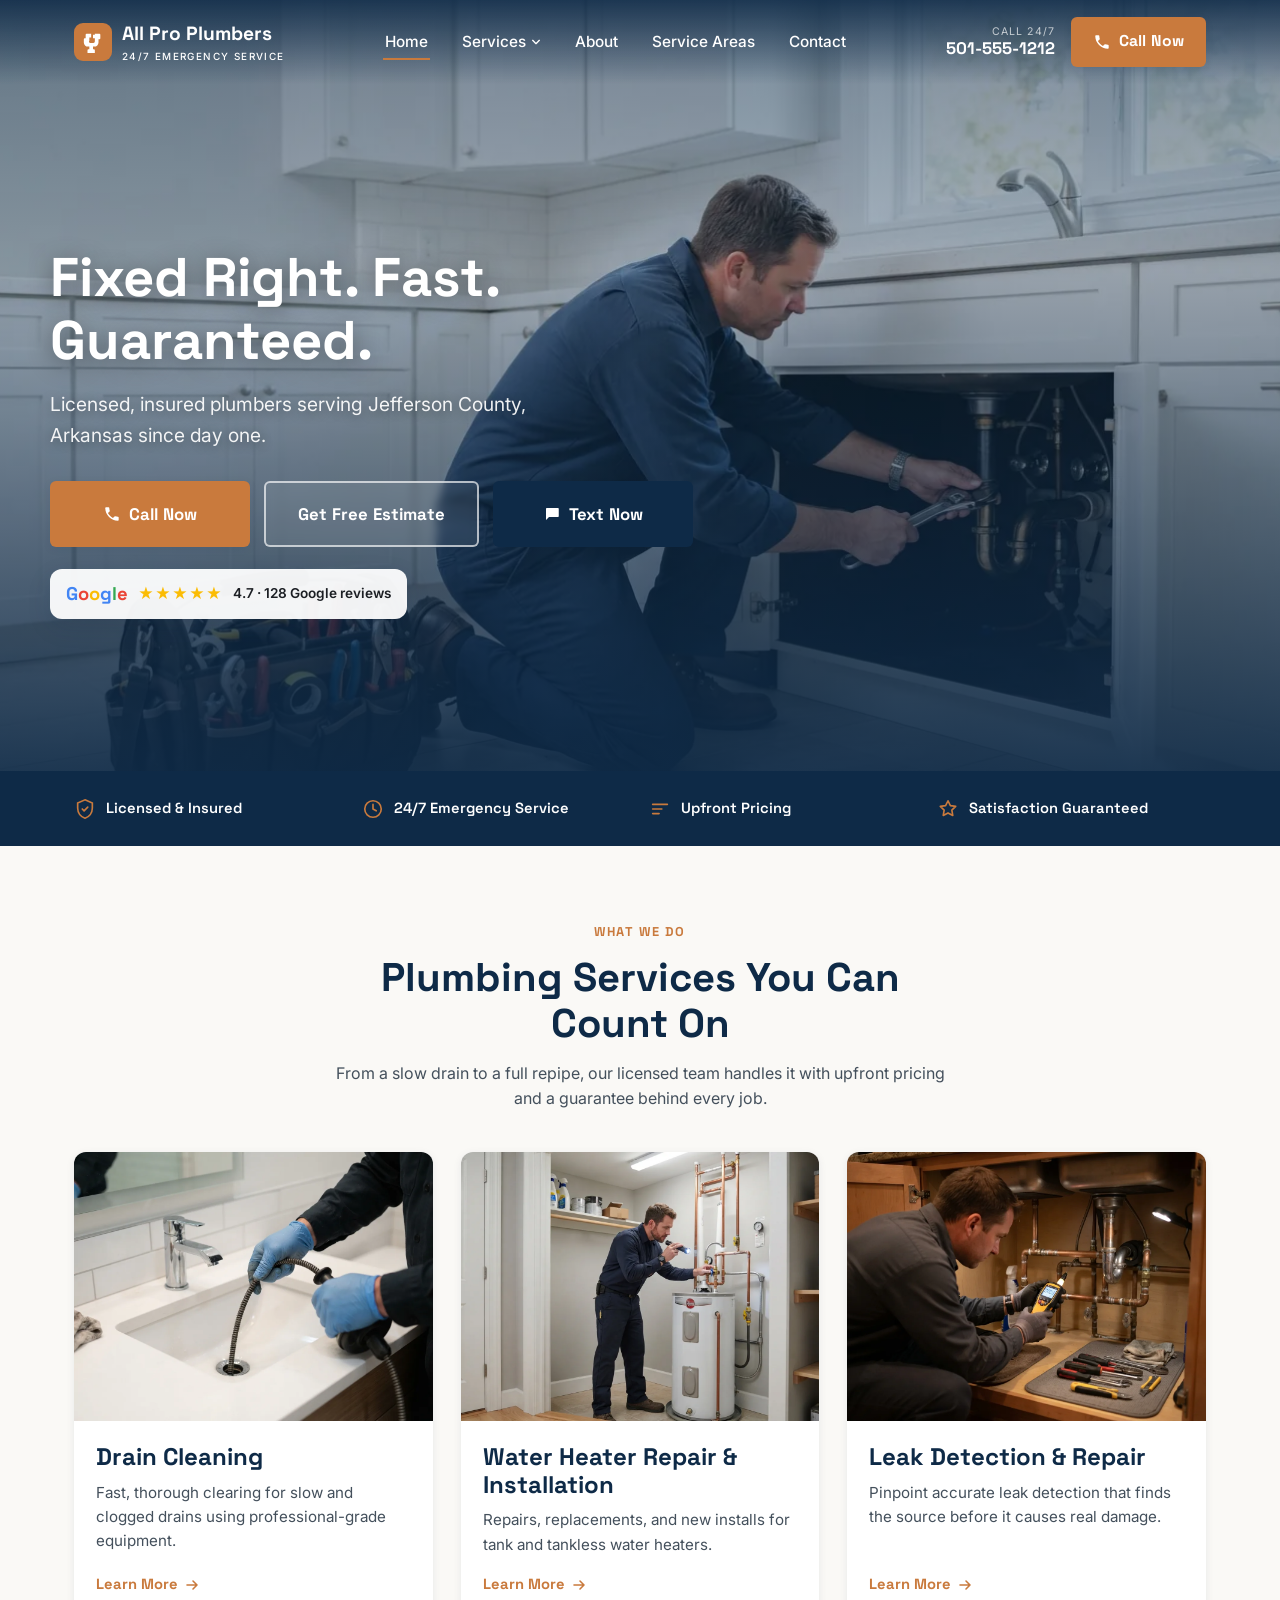
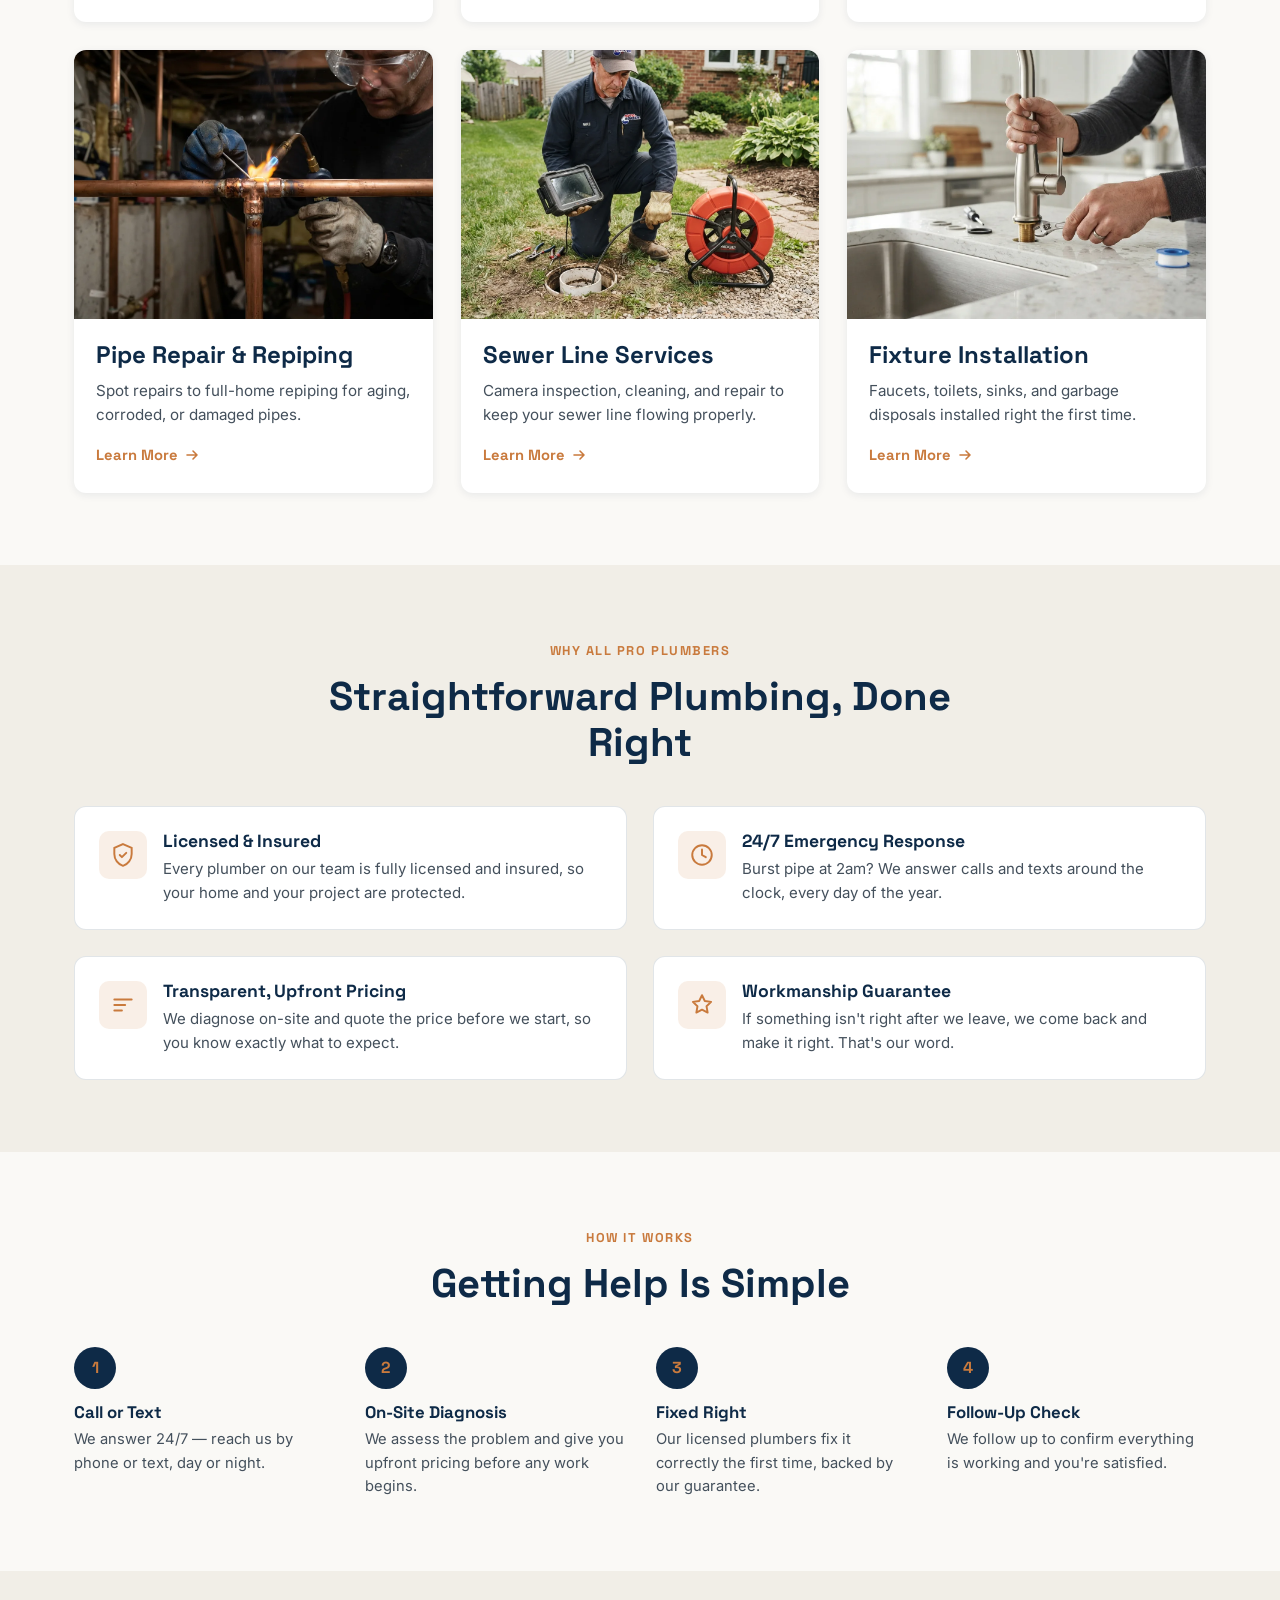
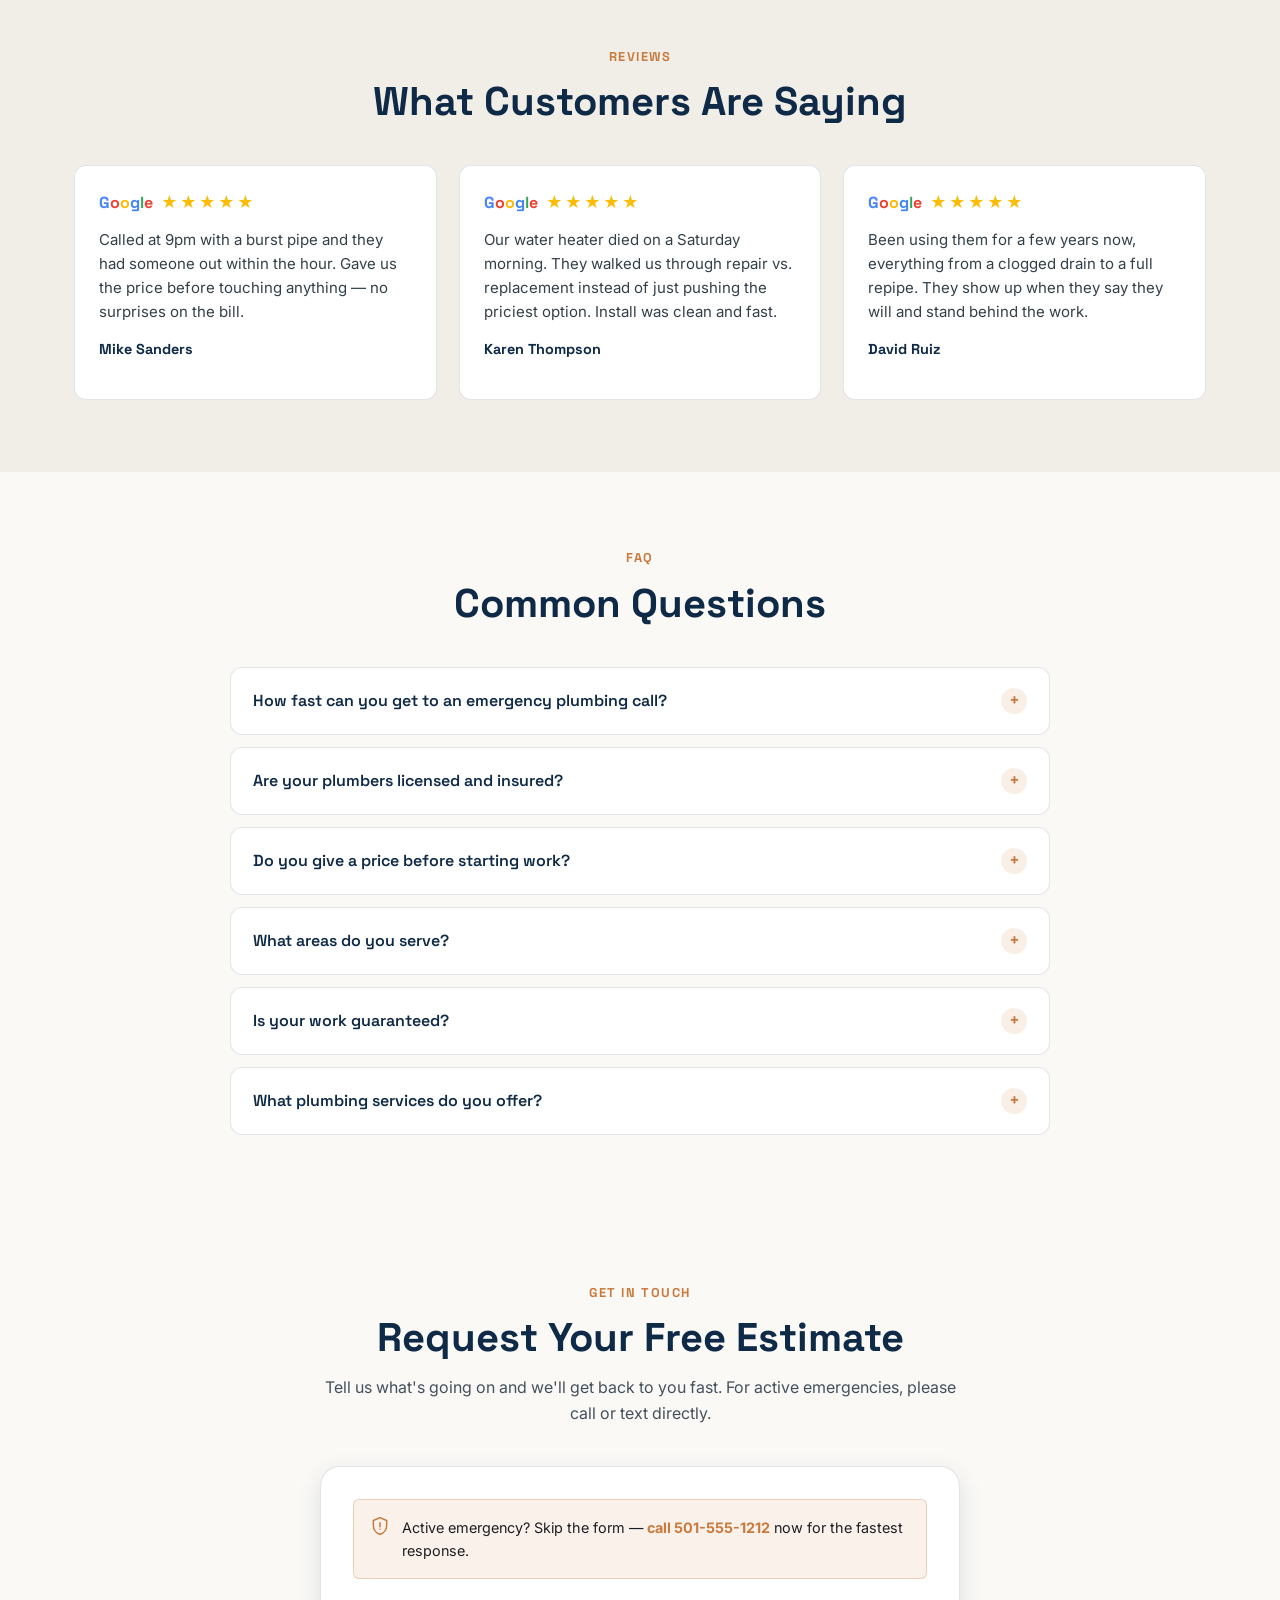
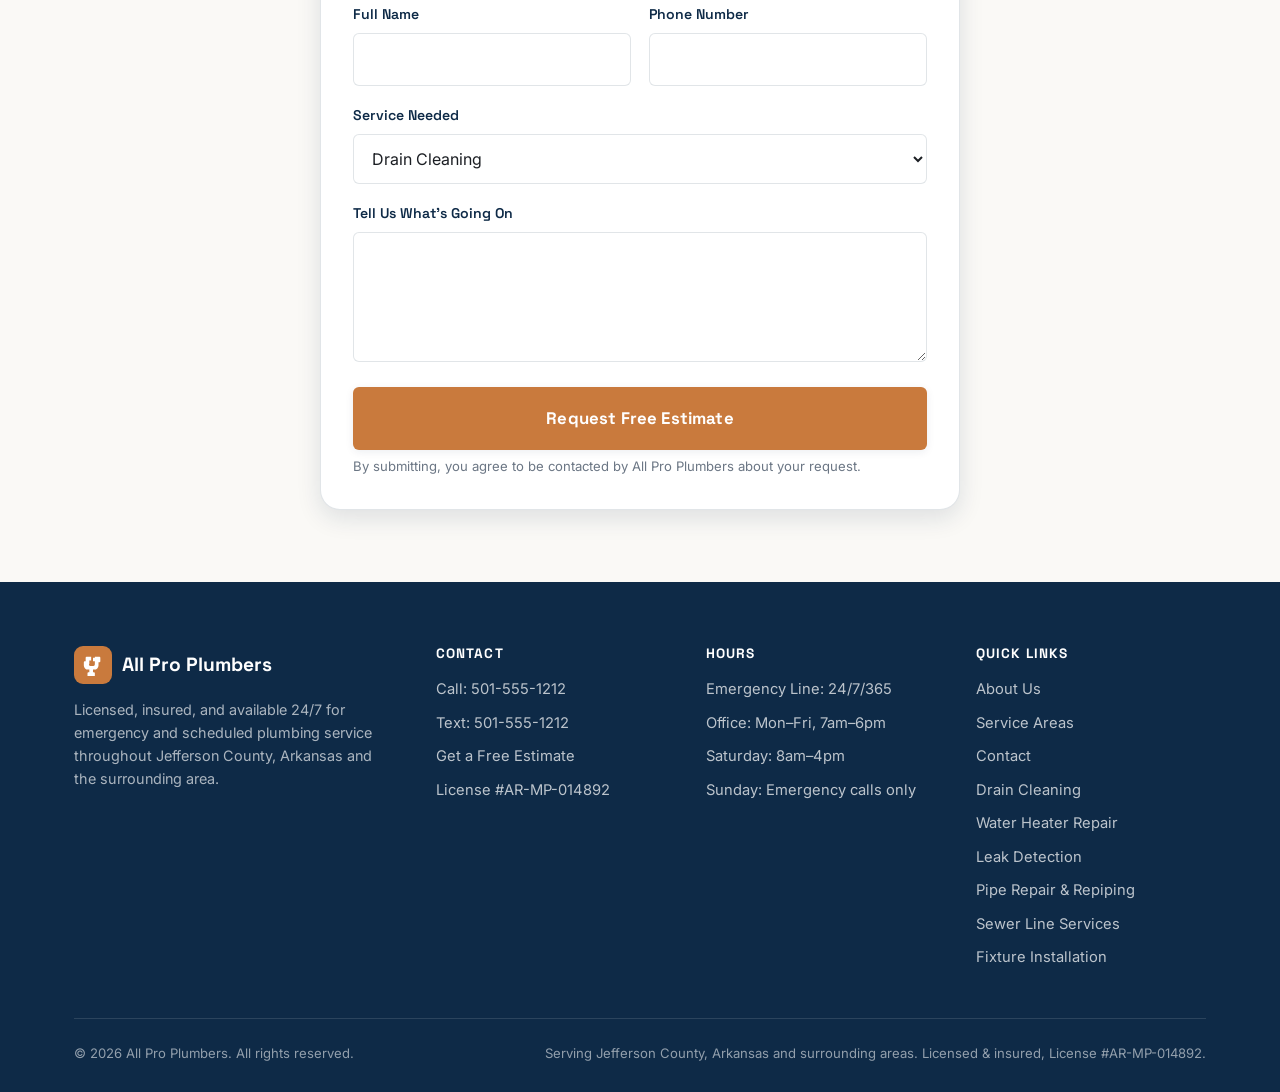
==== index.html @ 7504a0ff "Add files via upload" ====
<!doctype html>
<html lang="en">
<head>
<meta charset="UTF-8">
<meta name="viewport" content="width=device-width, initial-scale=1">
<title>All Pro Plumbers | 24/7 Emergency Plumber in Jefferson County, Arkansas</title>
<meta name="description" content="Licensed, insured plumbers serving Jefferson County, Arkansas with 24/7 emergency response, upfront pricing, and a workmanship guarantee. Call now for fast, honest plumbing repair.">
<link rel="canonical" href="https://allproplumbersjc.com/index.html">
<meta name="robots" content="index, follow">

<meta property="og:type" content="website">
<meta property="og:site_name" content="All Pro Plumbers">
<meta property="og:title" content="All Pro Plumbers | 24/7 Emergency Plumber in Jefferson County, Arkansas">
<meta property="og:description" content="Licensed, insured plumbers serving Jefferson County, Arkansas with 24/7 emergency response, upfront pricing, and a workmanship guarantee.">
<meta property="og:url" content="https://allproplumbersjc.com/index.html">
<meta property="og:image" content="https://allproplumbersjc.com/assets/plumbers-hero-action.webp">
<meta name="twitter:card" content="summary_large_image">
<meta name="twitter:title" content="All Pro Plumbers | 24/7 Emergency Plumber in Jefferson County, Arkansas">
<meta name="twitter:description" content="Licensed, insured plumbers serving Jefferson County, Arkansas with 24/7 emergency response, upfront pricing, and a workmanship guarantee.">
<meta name="twitter:image" content="https://allproplumbersjc.com/assets/plumbers-hero-action.webp">

<link rel="icon" type="image/svg+xml" href="/assets/favicon.svg">
<link rel="preconnect" href="https://fonts.googleapis.com">
<link rel="preconnect" href="https://fonts.gstatic.com" crossorigin>
<link href="https://fonts.googleapis.com/css2?family=Space+Grotesk:wght@500;700&family=Inter:wght@400;500;600;700&display=swap" rel="stylesheet">
<link rel="stylesheet" href="/css/style.css">

<script type="application/ld+json">
{
  "@context": "https://schema.org",
  "@type": "Plumber",
  "name": "All Pro Plumbers",
  "image": "https://allproplumbersjc.com/assets/plumbers-hero-action.webp",
  "telephone": "501-555-1212",
  "priceRange": "$$",
  "address": {
    "@type": "PostalAddress",
    "addressLocality": "Jefferson County",
    "addressRegion": "Arkansas"
  },
  "areaServed": "Jefferson County, Arkansas",
  "url": "https://allproplumbersjc.com/index.html",
  "openingHoursSpecification": [
    {
      "@type": "OpeningHoursSpecification",
      "dayOfWeek": ["Monday","Tuesday","Wednesday","Thursday","Friday"],
      "opens": "07:00",
      "closes": "18:00"
    },
    {
      "@type": "OpeningHoursSpecification",
      "dayOfWeek": ["Saturday"],
      "opens": "08:00",
      "closes": "16:00"
    },
    {
      "@type": "OpeningHoursSpecification",
      "dayOfWeek": ["Sunday","Monday","Tuesday","Wednesday","Thursday","Friday","Saturday"],
      "description": "24/7 emergency service available",
      "opens": "00:00",
      "closes": "23:59"
    }
  ],
  "sameAs": []
}
</script>
<script type="application/ld+json">
{
  "@context": "https://schema.org",
  "@type": "FAQPage",
  "mainEntity": [
    {
      "@type": "Question",
      "name": "How fast can you get to an emergency plumbing call?",
      "acceptedAnswer": { "@type": "Answer", "text": "We answer calls and texts 24/7 and dispatch a licensed plumber to emergencies as quickly as possible, day or night, including weekends and holidays." }
    },
    {
      "@type": "Question",
      "name": "Are your plumbers licensed and insured?",
      "acceptedAnswer": { "@type": "Answer", "text": "Yes. Every plumber on our team is fully licensed and insured, and all work is backed by our workmanship guarantee." }
    },
    {
      "@type": "Question",
      "name": "Do you give a price before starting work?",
      "acceptedAnswer": { "@type": "Answer", "text": "Always. We diagnose the problem on-site and give you upfront pricing before any repair begins, so there are no surprises on your invoice." }
    },
    {
      "@type": "Question",
      "name": "What areas do you serve?",
      "acceptedAnswer": { "@type": "Answer", "text": "We serve Jefferson County, Arkansas and the surrounding communities. Visit our Service Areas page for a full list, or call to confirm we cover your address." }
    },
    {
      "@type": "Question",
      "name": "Is your work guaranteed?",
      "acceptedAnswer": { "@type": "Answer", "text": "Yes. Every repair and installation is backed by our workmanship guarantee, and we'll come back and make it right if something isn't working as it should." }
    },
    {
      "@type": "Question",
      "name": "What plumbing services do you offer?",
      "acceptedAnswer": { "@type": "Answer", "text": "We handle drain cleaning, water heater repair and installation, leak detection and repair, pipe repair and repiping, sewer line services, and fixture installation for faucets, toilets, sinks, and disposals." }
    }
  ]
}
</script>
</head>
<body>
<a class="skip-link" href="#main">Skip to content</a>
<div data-include="/partials/header.html"></div>

<main id="main">

  <section class="hero">
    <div class="hero-media">
      <img src="/assets/plumbers-hero-action.webp" alt="Licensed All Pro Plumbers technician repairing a pipe on a service call" width="1600" height="900" onerror="this.closest('.hero-media').style.display='none'">
    </div>
    <div class="container hero-content">
      <h1>Fixed Right. Fast. Guaranteed.</h1>
      <p class="hero-sub">Licensed, insured plumbers serving Jefferson County, Arkansas since day one.</p>
      <div class="hero-cta-row">
        <a class="btn btn-copper btn-lg" href="tel:501-555-1212">
          <svg viewBox="0 0 24 24" fill="none" aria-hidden="true"><path d="M6.6 10.8c1.4 2.8 3.8 5.2 6.6 6.6l2.2-2.2c.3-.3.7-.4 1-.2 1.1.4 2.3.6 3.5.6.6 0 1 .4 1 1V20c0 .6-.4 1-1 1C10.9 21 3 13.1 3 3.9 3 3.4 3.4 3 4 3h3.4c.6 0 1 .4 1 1 0 1.2.2 2.4.6 3.5.1.3 0 .7-.2 1L6.6 10.8z" fill="currentColor"/></svg>
          Call Now
        </a>
        <a class="btn btn-outline-light btn-lg" href="#contact-form">Get Free Estimate</a>
        <a class="btn btn-navy btn-lg" href="sms:501-555-1212?&amp;body=Hi%2C%20I%20need%20plumbing%20help%3A">
          <svg viewBox="0 0 24 24" fill="none" aria-hidden="true"><path d="M4 4h16a1 1 0 0 1 1 1v10a1 1 0 0 1-1 1H8l-4 4V5a1 1 0 0 1 1-1z" fill="currentColor"/></svg>
          Text Now
        </a>
      </div>
      <div class="hero-reviews">
        <span class="g-logo" aria-hidden="true"><span class="g1">G</span><span class="g2">o</span><span class="g3">o</span><span class="g4">g</span><span class="g5">l</span><span class="g6">e</span></span>
        <span class="stars" aria-hidden="true">★★★★★</span>
        <span class="rev-text">4.7 &middot; 128 Google reviews</span>
      </div>
    </div>
  </section>

  <section class="trust-bar">
    <div class="container">
      <ul>
        <li><svg viewBox="0 0 24 24" fill="none" aria-hidden="true"><path d="M12 2l8 3.5V11c0 5.2-3.4 9.6-8 11-4.6-1.4-8-5.8-8-11V5.5L12 2z" stroke="currentColor" stroke-width="1.8"/><path d="M9 12l2 2 4-4" stroke="currentColor" stroke-width="1.8" stroke-linecap="round" stroke-linejoin="round"/></svg>Licensed &amp; Insured</li>
        <li><svg viewBox="0 0 24 24" fill="none" aria-hidden="true"><circle cx="12" cy="12" r="9" stroke="currentColor" stroke-width="1.8"/><path d="M12 7v5l3.5 2" stroke="currentColor" stroke-width="1.8" stroke-linecap="round" stroke-linejoin="round"/></svg>24/7 Emergency Service</li>
        <li><svg viewBox="0 0 24 24" fill="none" aria-hidden="true"><path d="M4 7h16M4 12h10M4 17h7" stroke="currentColor" stroke-width="1.8" stroke-linecap="round"/></svg>Upfront Pricing</li>
        <li><svg viewBox="0 0 24 24" fill="none" aria-hidden="true"><path d="M12 3l2.6 5.3 5.8.8-4.2 4.1 1 5.8-5.2-2.7-5.2 2.7 1-5.8-4.2-4.1 5.8-.8L12 3z" stroke="currentColor" stroke-width="1.8" stroke-linejoin="round"/></svg>Satisfaction Guaranteed</li>
      </ul>
    </div>
  </section>

  <section id="services">
    <div class="container">
      <div class="section-head center">
        <span class="eyebrow">What We Do</span>
        <h2>Plumbing Services You Can Count On</h2>
        <p>From a slow drain to a full repipe, our licensed team handles it with upfront pricing and a guarantee behind every job.</p>
      </div>
      <div class="services-grid">

        <article class="service-card">
          <div class="service-card-media"><img src="/assets/plumbers-service-drain-cleaning.webp" alt="Plumber performing drain cleaning service" width="640" height="480" loading="lazy"></div>
          <div class="service-card-body">
            <h3>Drain Cleaning</h3>
            <p>Fast, thorough clearing for slow and clogged drains using professional-grade equipment.</p>
            <a class="service-card-link" href="/services/drain-cleaning.html">Learn More <svg viewBox="0 0 16 16" fill="none" aria-hidden="true"><path d="M3 8h10M9 4l4 4-4 4" stroke="currentColor" stroke-width="1.6" stroke-linecap="round" stroke-linejoin="round"/></svg></a>
          </div>
        </article>

        <article class="service-card">
          <div class="service-card-media"><img src="/assets/plumbers-service-water-heater.webp" alt="Plumber servicing a residential water heater" width="640" height="480" loading="lazy"></div>
          <div class="service-card-body">
            <h3>Water Heater Repair &amp; Installation</h3>
            <p>Repairs, replacements, and new installs for tank and tankless water heaters.</p>
            <a class="service-card-link" href="/services/water-heater-repair-installation.html">Learn More <svg viewBox="0 0 16 16" fill="none" aria-hidden="true"><path d="M3 8h10M9 4l4 4-4 4" stroke="currentColor" stroke-width="1.6" stroke-linecap="round" stroke-linejoin="round"/></svg></a>
          </div>
        </article>

        <article class="service-card">
          <div class="service-card-media"><img src="/assets/plumbers-service-leak-detection.webp" alt="Plumber using leak detection equipment" width="640" height="480" loading="lazy"></div>
          <div class="service-card-body">
            <h3>Leak Detection &amp; Repair</h3>
            <p>Pinpoint accurate leak detection that finds the source before it causes real damage.</p>
            <a class="service-card-link" href="/services/leak-detection-repair.html">Learn More <svg viewBox="0 0 16 16" fill="none" aria-hidden="true"><path d="M3 8h10M9 4l4 4-4 4" stroke="currentColor" stroke-width="1.6" stroke-linecap="round" stroke-linejoin="round"/></svg></a>
          </div>
        </article>

        <article class="service-card">
          <div class="service-card-media"><img src="/assets/plumbers-service-pipe-repair.webp" alt="Plumber repairing a section of copper pipe" width="640" height="480" loading="lazy"></div>
          <div class="service-card-body">
            <h3>Pipe Repair &amp; Repiping</h3>
            <p>Spot repairs to full-home repiping for aging, corroded, or damaged pipes.</p>
            <a class="service-card-link" href="/services/pipe-repair-repiping.html">Learn More <svg viewBox="0 0 16 16" fill="none" aria-hidden="true"><path d="M3 8h10M9 4l4 4-4 4" stroke="currentColor" stroke-width="1.6" stroke-linecap="round" stroke-linejoin="round"/></svg></a>
          </div>
        </article>

        <article class="service-card">
          <div class="service-card-media"><img src="/assets/plumbers-service-sewer-line.webp" alt="Plumber inspecting a sewer line" width="640" height="480" loading="lazy"></div>
          <div class="service-card-body">
            <h3>Sewer Line Services</h3>
            <p>Camera inspection, cleaning, and repair to keep your sewer line flowing properly.</p>
            <a class="service-card-link" href="/services/sewer-line-services.html">Learn More <svg viewBox="0 0 16 16" fill="none" aria-hidden="true"><path d="M3 8h10M9 4l4 4-4 4" stroke="currentColor" stroke-width="1.6" stroke-linecap="round" stroke-linejoin="round"/></svg></a>
          </div>
        </article>

        <article class="service-card">
          <div class="service-card-media"><img src="/assets/plumbers-service-fixture-install.webp" alt="Plumber installing a bathroom fixture" width="640" height="480" loading="lazy"></div>
          <div class="service-card-body">
            <h3>Fixture Installation</h3>
            <p>Faucets, toilets, sinks, and garbage disposals installed right the first time.</p>
            <a class="service-card-link" href="/services/fixture-installation.html">Learn More <svg viewBox="0 0 16 16" fill="none" aria-hidden="true"><path d="M3 8h10M9 4l4 4-4 4" stroke="currentColor" stroke-width="1.6" stroke-linecap="round" stroke-linejoin="round"/></svg></a>
          </div>
        </article>

      </div>
    </div>
  </section>

  <section class="section-alt">
    <div class="container">
      <div class="section-head center">
        <span class="eyebrow">Why All Pro Plumbers</span>
        <h2>Straightforward Plumbing, Done Right</h2>
      </div>
      <div class="why-grid">
        <div class="why-card">
          <span class="icon"><svg viewBox="0 0 24 24" fill="none" aria-hidden="true"><path d="M12 2l8 3.5V11c0 5.2-3.4 9.6-8 11-4.6-1.4-8-5.8-8-11V5.5L12 2z" stroke="currentColor" stroke-width="1.8"/><path d="M9 12l2 2 4-4" stroke="currentColor" stroke-width="1.8" stroke-linecap="round" stroke-linejoin="round"/></svg></span>
          <div>
            <h3>Licensed &amp; Insured</h3>
            <p>Every plumber on our team is fully licensed and insured, so your home and your project are protected.</p>
          </div>
        </div>
        <div class="why-card">
          <span class="icon"><svg viewBox="0 0 24 24" fill="none" aria-hidden="true"><circle cx="12" cy="12" r="9" stroke="currentColor" stroke-width="1.8"/><path d="M12 7v5l3.5 2" stroke="currentColor" stroke-width="1.8" stroke-linecap="round" stroke-linejoin="round"/></svg></span>
          <div>
            <h3>24/7 Emergency Response</h3>
            <p>Burst pipe at 2am? We answer calls and texts around the clock, every day of the year.</p>
          </div>
        </div>
        <div class="why-card">
          <span class="icon"><svg viewBox="0 0 24 24" fill="none" aria-hidden="true"><path d="M4 7h16M4 12h10M4 17h7" stroke="currentColor" stroke-width="1.8" stroke-linecap="round"/></svg></span>
          <div>
            <h3>Transparent, Upfront Pricing</h3>
            <p>We diagnose on-site and quote the price before we start, so you know exactly what to expect.</p>
          </div>
        </div>
        <div class="why-card">
          <span class="icon"><svg viewBox="0 0 24 24" fill="none" aria-hidden="true"><path d="M12 3l2.6 5.3 5.8.8-4.2 4.1 1 5.8-5.2-2.7-5.2 2.7 1-5.8-4.2-4.1 5.8-.8L12 3z" stroke="currentColor" stroke-width="1.8" stroke-linejoin="round"/></svg></span>
          <div>
            <h3>Workmanship Guarantee</h3>
            <p>If something isn't right after we leave, we come back and make it right. That's our word.</p>
          </div>
        </div>
      </div>
    </div>
  </section>

  <section>
    <div class="container">
      <div class="section-head center">
        <span class="eyebrow">How It Works</span>
        <h2>Getting Help Is Simple</h2>
      </div>
      <div class="process-strip">
        <div class="process-step">
          <span class="num">1</span>
          <h3>Call or Text</h3>
          <p>We answer 24/7 — reach us by phone or text, day or night.</p>
        </div>
        <div class="process-step">
          <span class="num">2</span>
          <h3>On-Site Diagnosis</h3>
          <p>We assess the problem and give you upfront pricing before any work begins.</p>
        </div>
        <div class="process-step">
          <span class="num">3</span>
          <h3>Fixed Right</h3>
          <p>Our licensed plumbers fix it correctly the first time, backed by our guarantee.</p>
        </div>
        <div class="process-step">
          <span class="num">4</span>
          <h3>Follow-Up Check</h3>
          <p>We follow up to confirm everything is working and you're satisfied.</p>
        </div>
      </div>
    </div>
  </section>

  <section class="section-alt">
    <div class="container">
      <div class="section-head center">
        <span class="eyebrow">Reviews</span>
        <h2>What Customers Are Saying</h2>
      </div>
      <div class="reviews-grid">
        <!-- DEMO CONTENT: sample review for pitch purposes — swap in a real, verbatim Google review before this site goes live -->
        <div class="review-card">
          <span class="rating-line"><span class="g-logo" aria-hidden="true"><span class="g1">G</span><span class="g2">o</span><span class="g3">o</span><span class="g4">g</span><span class="g5">l</span><span class="g6">e</span></span><span class="stars" aria-hidden="true">★★★★★</span></span>
          <p>Called at 9pm with a burst pipe and they had someone out within the hour. Gave us the price before touching anything — no surprises on the bill.</p>
          <p class="author">Mike Sanders</p>
        </div>
        <!-- DEMO CONTENT: sample review for pitch purposes — swap in a real, verbatim Google review before this site goes live -->
        <div class="review-card">
          <span class="rating-line"><span class="g-logo" aria-hidden="true"><span class="g1">G</span><span class="g2">o</span><span class="g3">o</span><span class="g4">g</span><span class="g5">l</span><span class="g6">e</span></span><span class="stars" aria-hidden="true">★★★★★</span></span>
          <p>Our water heater died on a Saturday morning. They walked us through repair vs. replacement instead of just pushing the priciest option. Install was clean and fast.</p>
          <p class="author">Karen Thompson</p>
        </div>
        <!-- DEMO CONTENT: sample review for pitch purposes — swap in a real, verbatim Google review before this site goes live -->
        <div class="review-card">
          <span class="rating-line"><span class="g-logo" aria-hidden="true"><span class="g1">G</span><span class="g2">o</span><span class="g3">o</span><span class="g4">g</span><span class="g5">l</span><span class="g6">e</span></span><span class="stars" aria-hidden="true">★★★★★</span></span>
          <p>Been using them for a few years now, everything from a clogged drain to a full repipe. They show up when they say they will and stand behind the work.</p>
          <p class="author">David Ruiz</p>
        </div>
      </div>
    </div>
  </section>

  <section>
    <div class="container">
      <div class="section-head center">
        <span class="eyebrow">FAQ</span>
        <h2>Common Questions</h2>
      </div>
      <div class="faq-list">
        <div class="faq-item">
          <button class="faq-question" aria-expanded="false">How fast can you get to an emergency plumbing call?<span class="plus">+</span></button>
          <div class="faq-answer"><div class="faq-answer-inner">We answer calls and texts 24/7 and dispatch a licensed plumber to emergencies as quickly as possible, day or night, including weekends and holidays.</div></div>
        </div>
        <div class="faq-item">
          <button class="faq-question" aria-expanded="false">Are your plumbers licensed and insured?<span class="plus">+</span></button>
          <div class="faq-answer"><div class="faq-answer-inner">Yes. Every plumber on our team is fully licensed and insured, and all work is backed by our workmanship guarantee.</div></div>
        </div>
        <div class="faq-item">
          <button class="faq-question" aria-expanded="false">Do you give a price before starting work?<span class="plus">+</span></button>
          <div class="faq-answer"><div class="faq-answer-inner">Always. We diagnose the problem on-site and give you upfront pricing before any repair begins, so there are no surprises on your invoice.</div></div>
        </div>
        <div class="faq-item">
          <button class="faq-question" aria-expanded="false">What areas do you serve?<span class="plus">+</span></button>
          <div class="faq-answer"><div class="faq-answer-inner">We serve Jefferson County, Arkansas and the surrounding communities. Visit our <a href="/service-areas.html">Service Areas</a> page for a full list, or call to confirm we cover your address.</div></div>
        </div>
        <div class="faq-item">
          <button class="faq-question" aria-expanded="false">Is your work guaranteed?<span class="plus">+</span></button>
          <div class="faq-answer"><div class="faq-answer-inner">Yes. Every repair and installation is backed by our workmanship guarantee, and we'll come back and make it right if something isn't working as it should.</div></div>
        </div>
        <div class="faq-item">
          <button class="faq-question" aria-expanded="false">What plumbing services do you offer?<span class="plus">+</span></button>
          <div class="faq-answer"><div class="faq-answer-inner">We handle drain cleaning, water heater repair and installation, leak detection and repair, pipe repair and repiping, sewer line services, and fixture installation for faucets, toilets, sinks, and disposals.</div></div>
        </div>
      </div>
    </div>
  </section>

  <section id="contact-form">
    <div class="container">
      <div class="section-head center">
        <span class="eyebrow">Get In Touch</span>
        <h2>Request Your Free Estimate</h2>
        <p>Tell us what's going on and we'll get back to you fast. For active emergencies, please call or text directly.</p>
      </div>
      <div class="form-card" style="max-width:640px;margin:0 auto;">
        <div class="form-emergency-note">
          <svg viewBox="0 0 24 24" fill="none" aria-hidden="true"><path d="M12 2l8 3.5V11c0 5.2-3.4 9.6-8 11-4.6-1.4-8-5.8-8-11V5.5L12 2z" stroke="currentColor" stroke-width="1.8"/><path d="M12 8v5M12 16h.01" stroke="currentColor" stroke-width="1.8" stroke-linecap="round"/></svg>
          <span>Active emergency? Skip the form — <a href="tel:501-555-1212" style="color:var(--color-copper);font-weight:700;">call 501-555-1212</a> now for the fastest response.</span>
        </div>
        <form action="#" method="POST">
          <div class="form-row-grid two">
            <div class="form-row">
              <label for="name">Full Name</label>
              <input type="text" id="name" name="name" required>
            </div>
            <div class="form-row">
              <label for="phone">Phone Number</label>
              <input type="tel" id="phone" name="phone" required>
            </div>
          </div>
          <div class="form-row">
            <label for="service">Service Needed</label>
            <select id="service" name="service">
              <option>Drain Cleaning</option>
              <option>Water Heater Repair & Installation</option>
              <option>Leak Detection & Repair</option>
              <option>Pipe Repair & Repiping</option>
              <option>Sewer Line Services</option>
              <option>Fixture Installation</option>
              <option>Other / Not Sure</option>
            </select>
          </div>
          <div class="form-row">
            <label for="message">Tell Us What's Going On</label>
            <textarea id="message" name="message" rows="4"></textarea>
          </div>
          <button type="submit" class="btn btn-copper btn-block btn-lg">Request Free Estimate</button>
          <p class="form-note">By submitting, you agree to be contacted by All Pro Plumbers about your request.</p>
        </form>
      </div>
    </div>
  </section>

</main>

<div data-include="/partials/footer.html"></div>
<script src="/js/main.js"></script>
</body>
</html>
---- css/style.css ----
/* ==========================================================================
   All Pro Plumbers — shared stylesheet
   ========================================================================== */

:root {
  --color-bg: #FAF9F6;
  --color-navy: #0E2A47;
  --color-navy-light: #16385c;
  --color-copper: #C97A3D;
  --color-copper-dark: #a8632f;
  --color-charcoal: #1C1F24;
  --color-green: #2F8F5B;
  --color-white: #FFFFFF;
  --color-border: rgba(14, 42, 71, 0.12);

  --font-display: 'Space Grotesk', 'Helvetica Neue', Arial, sans-serif;
  --font-body: 'Inter', 'Helvetica Neue', Arial, sans-serif;

  --header-height: 84px;
  --header-height-mobile: 68px;

  --radius-sm: 6px;
  --radius-md: 12px;
  --radius-lg: 20px;

  --shadow-sm: 0 2px 8px rgba(14, 42, 71, 0.08);
  --shadow-md: 0 8px 24px rgba(14, 42, 71, 0.12);
  --shadow-lg: 0 16px 48px rgba(14, 42, 71, 0.18);

  --container-w: 1180px;
}

/* ---------- Reset ---------- */
*, *::before, *::after { box-sizing: border-box; }
body, h1, h2, h3, h4, p, ul, ol, figure, blockquote { margin: 0; }
ul, ol { padding: 0; list-style: none; }
img { max-width: 100%; display: block; }
a { color: inherit; text-decoration: none; }
button { font: inherit; cursor: pointer; border: none; background: none; color: inherit; }
input, textarea, select { font: inherit; }

body {
  background: var(--color-bg);
  color: var(--color-charcoal);
  font-family: var(--font-body);
  line-height: 1.6;
  -webkit-font-smoothing: antialiased;
}

h1, h2, h3, h4 {
  font-family: var(--font-display);
  font-weight: 700;
  line-height: 1.15;
  color: var(--color-navy);
}

h1 { font-size: clamp(2.1rem, 5vw, 3.4rem); }
h2 { font-size: clamp(1.7rem, 3.6vw, 2.5rem); }
h3 { font-size: clamp(1.2rem, 2.2vw, 1.5rem); }

p { max-width: 68ch; }

.container {
  width: 100%;
  max-width: var(--container-w);
  margin: 0 auto;
  padding: 0 24px;
}

section { padding: 72px 0; }

.eyebrow {
  display: inline-block;
  font-family: var(--font-display);
  font-weight: 700;
  font-size: 0.8rem;
  letter-spacing: 0.12em;
  text-transform: uppercase;
  color: var(--color-copper);
  margin-bottom: 12px;
}

.section-head {
  max-width: 640px;
  margin: 0 0 40px;
}
.section-head.center { margin-left: auto; margin-right: auto; text-align: center; }
.section-head p { margin-top: 14px; color: #44505c; }

.skip-link {
  position: absolute;
  left: -999px;
  top: 0;
  background: var(--color-navy);
  color: #fff;
  padding: 12px 20px;
  z-index: 2000;
  border-radius: 0 0 8px 0;
}
.skip-link:focus { left: 0; }

/* ---------- Buttons ---------- */
.btn {
  display: inline-flex;
  align-items: center;
  justify-content: center;
  gap: 8px;
  padding: 15px 28px;
  border-radius: var(--radius-sm);
  font-family: var(--font-display);
  font-weight: 700;
  font-size: 0.98rem;
  letter-spacing: 0.01em;
  transition: transform 0.15s ease, box-shadow 0.15s ease, background 0.15s ease, color 0.15s ease;
  white-space: nowrap;
}
.btn svg { flex-shrink: 0; width: 18px; height: 18px; }
.btn:hover { transform: translateY(-2px); }
.btn:active { transform: translateY(0); }

.btn-copper {
  background: var(--color-copper);
  color: #fff;
  box-shadow: var(--shadow-sm);
}
.btn-copper:hover { background: var(--color-copper-dark); box-shadow: var(--shadow-md); }

.btn-navy {
  background: var(--color-navy);
  color: #fff;
}
.btn-navy:hover { background: var(--color-navy-light); box-shadow: var(--shadow-md); }

.btn-outline {
  background: transparent;
  color: var(--color-navy);
  border: 2px solid var(--color-navy);
  padding: 13px 26px;
}
.btn-outline:hover { background: var(--color-navy); color: #fff; }

.btn-outline-light {
  background: rgba(255,255,255,0.08);
  color: #fff;
  border: 2px solid rgba(255,255,255,0.65);
  padding: 13px 26px;
  backdrop-filter: blur(4px);
}
.btn-outline-light:hover { background: #fff; color: var(--color-navy); border-color: #fff; }

.btn-block { width: 100%; }
.btn-lg { padding: 18px 32px; font-size: 1.05rem; }

/* ==========================================================================
   Header
   ========================================================================== */
.site-header {
  position: fixed;
  top: 0; left: 0; right: 0;
  z-index: 1000;
  height: var(--header-height-mobile);
  display: flex;
  align-items: center;
  background: linear-gradient(to bottom, rgba(14,42,71,0.85) 0%, rgba(14,42,71,0.35) 60%, rgba(14,42,71,0) 100%);
  transition: background 0.25s ease, box-shadow 0.25s ease, height 0.25s ease;
}
@media (min-width: 900px) {
  .site-header { height: var(--header-height); }
}

.site-header.is-scrolled {
  background: var(--color-navy);
  box-shadow: var(--shadow-md);
}

.site-header .container {
  display: flex;
  align-items: center;
  justify-content: space-between;
  width: 100%;
}

.brand {
  display: flex;
  align-items: center;
  gap: 10px;
  font-family: var(--font-display);
  font-weight: 700;
  font-size: 1.2rem;
  color: #fff;
}
.brand .brand-mark {
  display: inline-flex;
  align-items: center;
  justify-content: center;
  width: 38px;
  height: 38px;
  border-radius: 9px;
  background: var(--color-copper);
  color: #fff;
}
.brand .brand-mark svg { width: 22px; height: 22px; }
.brand-name-sub {
  display: block;
  font-family: var(--font-body);
  font-weight: 500;
  font-size: 0.62rem;
  letter-spacing: 0.14em;
  text-transform: uppercase;
  color: #fff;
}

.nav-links {
  display: none;
}
@media (min-width: 900px) {
  .nav-links {
    display: flex;
    align-items: center;
    gap: 30px;
  }
  .nav-links a {
    color: #fff;
    font-weight: 500;
    font-size: 0.96rem;
    position: relative;
    padding: 6px 2px;
  }
  .nav-links a::after {
    content: '';
    position: absolute;
    left: 0; right: 100%;
    bottom: 0;
    height: 2px;
    background: var(--color-copper);
    transition: right 0.2s ease;
  }
  .nav-links a:hover::after,
  .nav-links a.is-active::after { right: 0; }
}

.header-actions {
  display: flex;
  align-items: center;
  gap: 16px;
}

.header-phone {
  display: none;
  flex-direction: column;
  line-height: 1.25;
  color: #fff;
  text-align: right;
}
.header-phone .label {
  font-size: 0.66rem;
  letter-spacing: 0.1em;
  text-transform: uppercase;
  color: rgba(255,255,255,0.7);
}
.header-phone .number {
  font-family: var(--font-display);
  font-weight: 700;
  font-size: 1.05rem;
}
@media (min-width: 1080px) {
  .header-phone { display: flex; }
}

.header-cta { display: none; }
@media (min-width: 900px) {
  .header-cta { display: inline-flex; padding: 12px 22px; }
}

/* Desktop "Services" dropdown — CSS-only, hover + keyboard focus-within */
.nav-item-dropdown { position: relative; }
.nav-item-dropdown > a { display: inline-flex; align-items: center; gap: 5px; }
.nav-item-dropdown > a .caret { width: 10px; height: 10px; transition: transform 0.2s ease; }
.nav-item-dropdown:hover > a .caret,
.nav-item-dropdown:focus-within > a .caret { transform: rotate(180deg); }
.nav-dropdown-menu {
  position: absolute;
  top: calc(100% + 14px);
  left: -14px;
  min-width: 260px;
  background: var(--color-navy);
  border-radius: var(--radius-md);
  box-shadow: var(--shadow-lg);
  padding: 10px;
  opacity: 0;
  visibility: hidden;
  transform: translateY(6px);
  transition: opacity 0.18s ease, transform 0.18s ease, visibility 0.18s ease;
  z-index: 1001;
}
.nav-item-dropdown:hover .nav-dropdown-menu,
.nav-item-dropdown:focus-within .nav-dropdown-menu {
  opacity: 1;
  visibility: visible;
  transform: translateY(0);
}
.nav-dropdown-menu a {
  display: block;
  padding: 10px 12px;
  border-radius: 8px;
  font-size: 0.9rem;
  font-weight: 500;
  white-space: nowrap;
}
.nav-dropdown-menu a::after { display: none; }
.nav-dropdown-menu a:hover, .nav-dropdown-menu a:focus-visible { background: rgba(255,255,255,0.08); }

/* Mobile nav "Services" accordion — native <details> avoids custom JS toggle bugs */
.mobile-nav-services { border-bottom: 1px solid rgba(255,255,255,0.1); margin-bottom: 4px; }
.mobile-nav-services summary {
  list-style: none;
  cursor: pointer;
  display: flex;
  align-items: center;
  justify-content: space-between;
  color: #fff;
  font-family: var(--font-display);
  font-weight: 600;
  font-size: 1.15rem;
  padding: 14px 4px;
}
.mobile-nav-services summary::-webkit-details-marker { display: none; }
.mobile-nav-services summary .caret { width: 14px; height: 14px; transition: transform 0.2s ease; flex-shrink: 0; }
.mobile-nav-services[open] summary .caret { transform: rotate(180deg); }
.mobile-nav-services .sub-links { padding: 0 0 10px 14px; display: flex; flex-direction: column; }
.mobile-nav-services .sub-links a {
  border-bottom: none;
  padding: 10px 4px;
  font-family: var(--font-body);
  font-weight: 500;
  font-size: 1rem;
  color: rgba(255,255,255,0.85);
}

/* Hamburger */
.hamburger {
  display: inline-flex;
  flex-direction: column;
  justify-content: center;
  align-items: center;
  gap: 5px;
  width: 44px;
  height: 44px;
  z-index: 1002;
  position: relative;
}
@media (min-width: 900px) {
  .hamburger { display: none; }
}
.hamburger span {
  display: block;
  width: 24px;
  height: 2px;
  background: #fff;
  border-radius: 2px;
  transition: transform 0.25s ease, opacity 0.25s ease;
}
.hamburger[aria-expanded="true"] span:nth-child(1) { transform: translateY(7px) rotate(45deg); }
.hamburger[aria-expanded="true"] span:nth-child(2) { opacity: 0; }
.hamburger[aria-expanded="true"] span:nth-child(3) { transform: translateY(-7px) rotate(-45deg); }

/* Mobile nav backdrop + panel */
.nav-backdrop {
  position: fixed;
  inset: 0;
  background: rgba(14, 42, 71, 0.55);
  z-index: 1000;
  opacity: 0;
  visibility: hidden;
  transition: opacity 0.25s ease, visibility 0.25s ease;
}
.nav-backdrop.is-open { opacity: 1; visibility: visible; }

.mobile-nav {
  position: fixed;
  top: 0; right: 0;
  height: 100%;
  width: min(84vw, 360px);
  background: var(--color-navy);
  z-index: 1001;
  transform: translateX(100%);
  transition: transform 0.3s ease;
  display: flex;
  flex-direction: column;
  padding: 90px 32px 32px;
  overflow-y: auto;
  box-shadow: -12px 0 40px rgba(0,0,0,0.3);
}
.mobile-nav.is-open { transform: translateX(0); }
@media (min-width: 900px) {
  .mobile-nav, .nav-backdrop { display: none; }
}

.mobile-nav-links { display: flex; flex-direction: column; gap: 0; margin-bottom: 28px; }
.mobile-nav a {
  display: block;
  color: #fff;
  font-family: var(--font-display);
  font-weight: 600;
  font-size: 1.15rem;
  padding: 14px 4px;
  border-bottom: 1px solid rgba(255,255,255,0.1);
}
.mobile-nav-close {
  position: absolute;
  top: 20px; right: 20px;
  width: 40px; height: 40px;
  color: #fff;
  font-size: 1.6rem;
  display: flex;
  align-items: center;
  justify-content: center;
}
.mobile-nav-cta { display: flex; flex-direction: column; gap: 12px; margin-top: auto; }
.mobile-nav-phone {
  color: #fff;
  font-family: var(--font-display);
  font-weight: 700;
  font-size: 1.1rem;
  text-align: center;
  padding: 10px 0;
  border: 2px solid rgba(255,255,255,0.4);
  border-radius: var(--radius-sm);
}

/* ==========================================================================
   Hero
   ========================================================================== */
.hero {
  position: relative;
  min-height: 640px;
  display: flex;
  align-items: flex-end;
  color: #fff;
  background: linear-gradient(135deg, var(--color-navy) 0%, #143a5f 55%, var(--color-copper-dark) 130%);
  background-size: cover;
  background-position: center;
  overflow: hidden;
}
.hero-media {
  position: absolute;
  inset: 0;
  z-index: 0;
}
.hero-media img {
  width: 100%;
  height: 100%;
  object-fit: cover;
  object-position: center 30%;
}
.hero-media::after {
  content: '';
  position: absolute;
  inset: 0;
  background: linear-gradient(180deg, rgba(14,42,71,0.55) 0%, rgba(14,42,71,0.35) 35%, rgba(14,42,71,0.92) 100%);
}
.hero-content {
  position: relative;
  z-index: 1;
  width: 100%;
  padding: calc(var(--header-height-mobile) + 56px) 0 56px;
}
@media (min-width: 900px) {
  .hero-content { padding: calc(var(--header-height) + 90px) 0 80px; }
}
.hero-content h1 {
  color: #fff;
  text-shadow: 0 4px 24px rgba(0,0,0,0.45);
  max-width: 16ch;
}
.hero-content .hero-sub {
  margin-top: 18px;
  font-size: clamp(1.02rem, 2vw, 1.2rem);
  color: rgba(255,255,255,0.92);
  text-shadow: 0 2px 12px rgba(0,0,0,0.4);
  max-width: 46ch;
}
.hero-cta-row {
  display: flex;
  flex-wrap: wrap;
  gap: 14px;
  margin-top: 30px;
}
.hero-cta-row .btn { flex: 1 1 auto; min-width: 200px; }
@media (min-width: 640px) {
  .hero-cta-row .btn { flex: 0 1 auto; }
}

.hero-reviews {
  display: inline-flex;
  align-items: center;
  gap: 10px;
  margin-top: 22px;
  padding: 10px 16px;
  background: rgba(255,255,255,0.94);
  border-radius: var(--radius-md);
  box-shadow: var(--shadow-md);
}
.hero-reviews .g-logo { font-family: var(--font-display); font-weight: 700; font-size: 1.15rem; }
.g-logo .g1{color:#4285F4} .g-logo .g2{color:#EA4335} .g-logo .g3{color:#FBBC05} .g-logo .g4{color:#4285F4} .g-logo .g5{color:#34A853} .g-logo .g6{color:#EA4335}
.hero-reviews .stars { color: #FBBC05; letter-spacing: 1px; font-size: 0.95rem; }
.hero-reviews .rev-text { color: var(--color-charcoal); font-size: 0.85rem; font-weight: 600; }

/* Page banner (interior pages) */
.page-banner {
  position: relative;
  padding: calc(var(--header-height-mobile) + 60px) 0 56px;
  background: linear-gradient(120deg, var(--color-navy) 0%, #17395e 100%);
  color: #fff;
  overflow: hidden;
}
@media (min-width: 900px) {
  .page-banner { padding: calc(var(--header-height) + 70px) 0 64px; }
}
.page-banner::before {
  content: '';
  position: absolute;
  right: -80px; top: -80px;
  width: 320px; height: 320px;
  border-radius: 50%;
  background: radial-gradient(circle, rgba(201,122,61,0.35), transparent 70%);
}
.page-banner h1 { color: #fff; max-width: 20ch; }
.page-banner p { color: rgba(255,255,255,0.85); margin-top: 12px; max-width: 55ch; }
.breadcrumb {
  position: relative;
  display: flex;
  gap: 8px;
  font-size: 0.82rem;
  color: rgba(255,255,255,0.65);
  margin-bottom: 16px;
}
.breadcrumb a { color: rgba(255,255,255,0.85); }
.breadcrumb a:hover { color: var(--color-copper); }

/* ==========================================================================
   Trust bar
   ========================================================================== */
.trust-bar {
  background: var(--color-navy);
  padding: 26px 0;
}
.trust-bar ul {
  display: grid;
  grid-template-columns: repeat(2, 1fr);
  gap: 18px;
}
@media (min-width: 760px) {
  .trust-bar ul { grid-template-columns: repeat(4, 1fr); }
}
.trust-bar li {
  display: flex;
  align-items: center;
  gap: 10px;
  color: #fff;
  font-family: var(--font-display);
  font-weight: 600;
  font-size: 0.92rem;
}
.trust-bar svg { width: 22px; height: 22px; color: var(--color-copper); flex-shrink: 0; }

/* ==========================================================================
   Services grid
   ========================================================================== */
.services-grid {
  display: grid;
  grid-template-columns: 1fr;
  gap: 28px;
}
@media (min-width: 640px) {
  .services-grid { grid-template-columns: repeat(2, 1fr); }
}
@media (min-width: 980px) {
  .services-grid { grid-template-columns: repeat(3, 1fr); }
}
.service-card {
  background: #fff;
  border-radius: var(--radius-md);
  overflow: hidden;
  box-shadow: var(--shadow-sm);
  transition: transform 0.2s ease, box-shadow 0.2s ease;
  display: flex;
  flex-direction: column;
}
.service-card:hover { transform: translateY(-6px); box-shadow: var(--shadow-lg); }
.service-card-media { aspect-ratio: 4/3; overflow: hidden; }
.service-card-media img { width: 100%; height: 100%; object-fit: cover; transition: transform 0.4s ease; }
.service-card:hover .service-card-media img { transform: scale(1.06); }
.service-card-body { padding: 22px 22px 26px; display: flex; flex-direction: column; flex: 1; }
.service-card-body h3 { margin-bottom: 10px; }
.service-card-body p { color: #44505c; font-size: 0.95rem; flex: 1; }
.service-card-link {
  display: inline-flex;
  align-items: center;
  gap: 6px;
  margin-top: 16px;
  color: var(--color-copper);
  font-family: var(--font-display);
  font-weight: 700;
  font-size: 0.92rem;
}
.service-card-link svg { width: 16px; height: 16px; transition: transform 0.2s ease; }
.service-card:hover .service-card-link svg { transform: translateX(4px); }

/* ==========================================================================
   Why choose / icon list
   ========================================================================== */
.why-grid {
  display: grid;
  grid-template-columns: 1fr;
  gap: 26px;
}
@media (min-width: 760px) {
  .why-grid { grid-template-columns: repeat(2, 1fr); }
}
.why-card {
  display: flex;
  gap: 16px;
  padding: 24px;
  background: #fff;
  border-radius: var(--radius-md);
  border: 1px solid var(--color-border);
}
.why-card .icon {
  flex-shrink: 0;
  width: 48px; height: 48px;
  border-radius: 10px;
  background: rgba(201,122,61,0.12);
  color: var(--color-copper);
  display: flex; align-items: center; justify-content: center;
}
.why-card .icon svg { width: 26px; height: 26px; }
.why-card h3 { font-size: 1.1rem; margin-bottom: 6px; }
.why-card p { font-size: 0.94rem; color: #44505c; }

.section-alt { background: #F1EEE7; }

/* ==========================================================================
   Process strip
   ========================================================================== */
.process-strip {
  display: grid;
  grid-template-columns: 1fr;
  gap: 32px;
  counter-reset: step;
}
@media (min-width: 760px) {
  .process-strip { grid-template-columns: repeat(4, 1fr); }
}
.process-step { position: relative; padding-left: 56px; }
@media (min-width: 760px) {
  .process-step { padding-left: 0; padding-top: 56px; }
}
.process-step .num {
  position: absolute;
  top: 0; left: 0;
  width: 42px; height: 42px;
  border-radius: 50%;
  background: var(--color-navy);
  color: var(--color-copper);
  font-family: var(--font-display);
  font-weight: 700;
  display: flex; align-items: center; justify-content: center;
}
.process-step h3 { font-size: 1.05rem; margin-bottom: 6px; }
.process-step p { font-size: 0.92rem; color: #44505c; }

/* ==========================================================================
   Reviews
   ========================================================================== */
.reviews-grid {
  display: grid;
  grid-template-columns: 1fr;
  gap: 22px;
}
@media (min-width: 760px) {
  .reviews-grid { grid-template-columns: repeat(3, 1fr); }
}
.review-card {
  background: #fff;
  border-radius: var(--radius-md);
  padding: 24px;
  border: 1px solid var(--color-border);
}
.review-card .rating-line { display: flex; align-items: center; gap: 8px; margin-bottom: 12px; }
.review-card .rating-line .g-logo { font-family: var(--font-display); font-weight: 700; font-size: 1rem; }
.review-card .stars { color: #FBBC05; letter-spacing: 2px; }
.review-card p { font-size: 0.94rem; color: #33404a; margin-bottom: 14px; }
.review-card .author { font-family: var(--font-display); font-weight: 700; font-size: 0.9rem; color: var(--color-navy); }
.review-placeholder-tag {
  display: inline-block;
  margin-top: 10px;
  font-size: 0.7rem;
  letter-spacing: 0.06em;
  text-transform: uppercase;
  color: var(--color-copper-dark);
  background: rgba(201,122,61,0.12);
  padding: 3px 8px;
  border-radius: 4px;
}

/* ==========================================================================
   FAQ accordion
   ========================================================================== */
.faq-list { max-width: 820px; margin: 0 auto; display: flex; flex-direction: column; gap: 12px; }
.faq-item {
  background: #fff;
  border: 1px solid var(--color-border);
  border-radius: var(--radius-md);
  overflow: hidden;
}
.faq-question {
  width: 100%;
  display: flex;
  align-items: center;
  justify-content: space-between;
  gap: 16px;
  padding: 20px 22px;
  text-align: left;
  font-family: var(--font-display);
  font-weight: 600;
  font-size: 1rem;
  color: var(--color-navy);
}
.faq-question .plus {
  flex-shrink: 0;
  width: 26px; height: 26px;
  border-radius: 50%;
  background: rgba(201,122,61,0.12);
  color: var(--color-copper);
  display: flex; align-items: center; justify-content: center;
  transition: transform 0.25s ease;
  font-size: 1.1rem;
  line-height: 1;
}
.faq-item.is-open .faq-question .plus { transform: rotate(45deg); }
.faq-answer {
  max-height: 0;
  overflow: hidden;
  transition: max-height 0.3s ease;
}
.faq-answer-inner { padding: 0 22px 20px; color: #44505c; font-size: 0.95rem; }

/* ==========================================================================
   CTA band
   ========================================================================== */
.cta-band {
  background: linear-gradient(120deg, var(--color-navy), #16385c 60%, var(--color-copper-dark));
  color: #fff;
  text-align: center;
  padding: 64px 0;
}
.cta-band h2 { color: #fff; }
.cta-band p { color: rgba(255,255,255,0.85); margin: 14px auto 28px; }
.cta-band .btn-row { display: flex; flex-wrap: wrap; gap: 14px; justify-content: center; }

/* ==========================================================================
   Footer
   ========================================================================== */
.site-footer {
  background: var(--color-navy);
  color: rgba(255,255,255,0.82);
  padding: 64px 0 28px;
}
.footer-grid {
  display: grid;
  grid-template-columns: 1fr;
  gap: 40px;
}
@media (min-width: 760px) {
  .footer-grid { grid-template-columns: 1.4fr 1fr 1fr 1fr; }
}
.footer-brand .brand { color: #fff; margin-bottom: 14px; }
.footer-brand p { font-size: 0.9rem; color: rgba(255,255,255,0.65); }
.footer-col h4 {
  color: #fff;
  font-size: 0.85rem;
  letter-spacing: 0.08em;
  text-transform: uppercase;
  margin-bottom: 16px;
}
.footer-col ul { display: flex; flex-direction: column; gap: 10px; }
.footer-col a, .footer-col li { font-size: 0.92rem; color: rgba(255,255,255,0.72); }
.footer-col a:hover { color: var(--color-copper); }
.footer-social { display: flex; gap: 12px; margin-top: 16px; }
.footer-social a {
  width: 36px; height: 36px;
  border-radius: 50%;
  background: rgba(255,255,255,0.08);
  display: flex; align-items: center; justify-content: center;
}
.footer-social svg { width: 17px; height: 17px; }
.footer-social a:hover { background: var(--color-copper); }
.footer-bottom {
  margin-top: 48px;
  padding-top: 24px;
  border-top: 1px solid rgba(255,255,255,0.12);
  display: flex;
  flex-wrap: wrap;
  gap: 12px;
  justify-content: space-between;
  font-size: 0.82rem;
  color: rgba(255,255,255,0.55);
}
.footer-bottom a { color: rgba(255,255,255,0.55); }
.footer-bottom a:hover { color: var(--color-copper); }

/* ==========================================================================
   Forms
   ========================================================================== */
.form-card {
  background: #fff;
  border-radius: var(--radius-lg);
  padding: 32px;
  box-shadow: var(--shadow-md);
  border: 1px solid var(--color-border);
}
.form-row { margin-bottom: 18px; }
.form-row label {
  display: block;
  font-family: var(--font-display);
  font-weight: 600;
  font-size: 0.88rem;
  color: var(--color-navy);
  margin-bottom: 7px;
}
.form-row input, .form-row select, .form-row textarea {
  width: 100%;
  padding: 13px 14px;
  border: 1.5px solid var(--color-border);
  border-radius: var(--radius-sm);
  background: #fff;
  color: var(--color-charcoal);
  transition: border-color 0.15s ease, box-shadow 0.15s ease;
}
.form-row input:focus, .form-row select:focus, .form-row textarea:focus {
  outline: none;
  border-color: var(--color-copper);
  box-shadow: 0 0 0 3px rgba(201,122,61,0.18);
}
.form-row-grid { display: grid; grid-template-columns: 1fr; gap: 18px; }
@media (min-width: 560px) {
  .form-row-grid.two { grid-template-columns: 1fr 1fr; }
}
.form-note { font-size: 0.82rem; color: #6b7684; margin-top: 6px; }
.form-emergency-note {
  display: flex;
  gap: 12px;
  padding: 16px;
  background: rgba(201,122,61,0.1);
  border: 1px solid rgba(201,122,61,0.3);
  border-radius: var(--radius-sm);
  margin-bottom: 24px;
  font-size: 0.9rem;
}
.form-emergency-note svg { flex-shrink: 0; width: 20px; height: 20px; color: var(--color-copper); }

/* Contact info cards */
.contact-info-grid {
  display: grid;
  grid-template-columns: 1fr;
  gap: 18px;
}
@media (min-width: 640px) {
  .contact-info-grid { grid-template-columns: repeat(2, 1fr); }
}
.contact-info-card {
  background: #fff;
  border: 1px solid var(--color-border);
  border-radius: var(--radius-md);
  padding: 22px;
  display: flex;
  gap: 14px;
}
.contact-info-card .icon {
  flex-shrink: 0;
  width: 42px; height: 42px;
  border-radius: 9px;
  background: rgba(14,42,71,0.06);
  color: var(--color-navy);
  display: flex; align-items: center; justify-content: center;
}
.contact-info-card .icon svg { width: 22px; height: 22px; }
.contact-info-card h3 { font-size: 1rem; margin-bottom: 4px; }
.contact-info-card p, .contact-info-card a { font-size: 0.9rem; color: #44505c; }
.contact-info-card a:hover { color: var(--color-copper); }

/* ==========================================================================
   Service page specifics
   ========================================================================== */
.two-col {
  display: grid;
  grid-template-columns: 1fr;
  gap: 40px;
  align-items: start;
}
@media (min-width: 860px) {
  .two-col { grid-template-columns: 1.1fr 0.9fr; }
}
.two-col img { border-radius: var(--radius-lg); box-shadow: var(--shadow-md); }
.checklist { display: flex; flex-direction: column; gap: 14px; margin-top: 18px; }
.checklist li { display: flex; gap: 12px; align-items: flex-start; font-size: 0.96rem; }
.checklist svg { flex-shrink: 0; width: 20px; height: 20px; color: var(--color-green); margin-top: 2px; }

.service-nav {
  background: #fff;
  border: 1px solid var(--color-border);
  border-radius: var(--radius-md);
  padding: 18px;
}
.service-nav h4 {
  font-size: 0.82rem;
  letter-spacing: 0.08em;
  text-transform: uppercase;
  color: var(--color-navy);
  margin-bottom: 12px;
}
.service-nav ul { display: flex; flex-direction: column; gap: 2px; }
.service-nav a {
  display: block;
  padding: 10px 10px;
  border-radius: var(--radius-sm);
  font-size: 0.92rem;
  color: #44505c;
}
.service-nav a:hover, .service-nav a.is-active {
  background: rgba(201,122,61,0.1);
  color: var(--color-copper-dark);
  font-weight: 600;
}
.service-nav .emergency-box {
  margin-top: 16px;
  padding: 16px;
  background: var(--color-navy);
  border-radius: var(--radius-sm);
  color: #fff;
  text-align: center;
}
.service-nav .emergency-box p { color: rgba(255,255,255,0.8); font-size: 0.85rem; margin-bottom: 10px; }

/* ==========================================================================
   Service areas
   ========================================================================== */
.area-card {
  background: #fff;
  border: 1px solid var(--color-border);
  border-radius: var(--radius-md);
  padding: 24px;
  display: flex;
  flex-direction: column;
  gap: 12px;
}
.area-card h3 { display: flex; align-items: center; gap: 8px; }
.area-card h3 svg { width: 20px; height: 20px; color: var(--color-copper); }
.area-card p { font-size: 0.92rem; color: #44505c; }
.areas-grid { display: grid; grid-template-columns: 1fr; gap: 20px; }
@media (min-width: 640px) { .areas-grid { grid-template-columns: repeat(2, 1fr); } }
@media (min-width: 980px) { .areas-grid { grid-template-columns: repeat(3, 1fr); } }

/* ==========================================================================
   404
   ========================================================================== */
.error-page {
  min-height: 100vh;
  display: flex;
  align-items: center;
  justify-content: center;
  text-align: center;
  padding: 140px 24px 60px;
  background: linear-gradient(160deg, var(--color-navy), #102338);
}
.error-page .code {
  font-family: var(--font-display);
  font-weight: 700;
  font-size: clamp(4rem, 14vw, 8rem);
  color: var(--color-copper);
  line-height: 1;
}
.error-page h1 { color: #fff; margin-top: 8px; }
.error-page p { color: rgba(255,255,255,0.75); margin: 16px auto 30px; }

/* ==========================================================================
   Utilities
   ========================================================================== */
.text-center { text-align: center; }
.mt-0 { margin-top: 0; }
.visually-hidden {
  position: absolute;
  width: 1px; height: 1px;
  padding: 0; margin: -1px;
  overflow: hidden;
  clip: rect(0,0,0,0);
  white-space: nowrap;
  border: 0;
}

@media (max-width: 899px) {
  section { padding: 56px 0; }
}
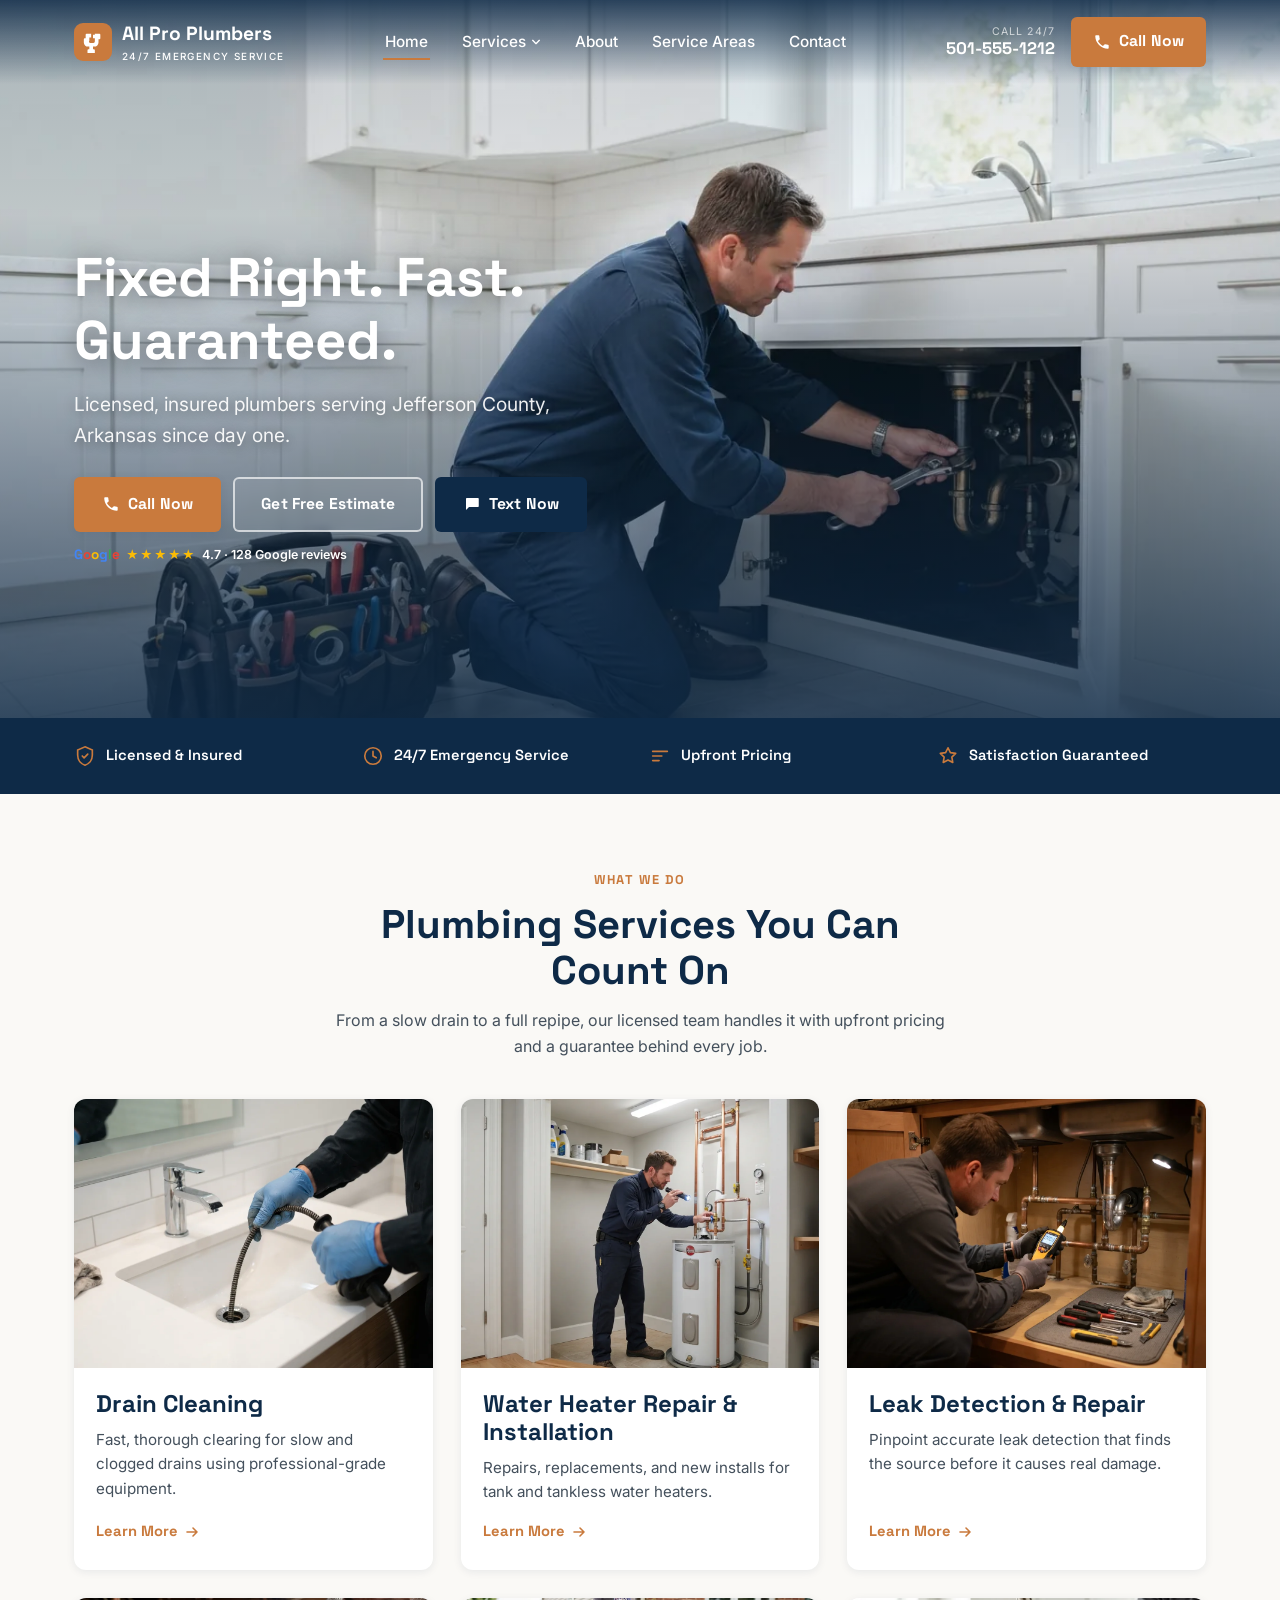
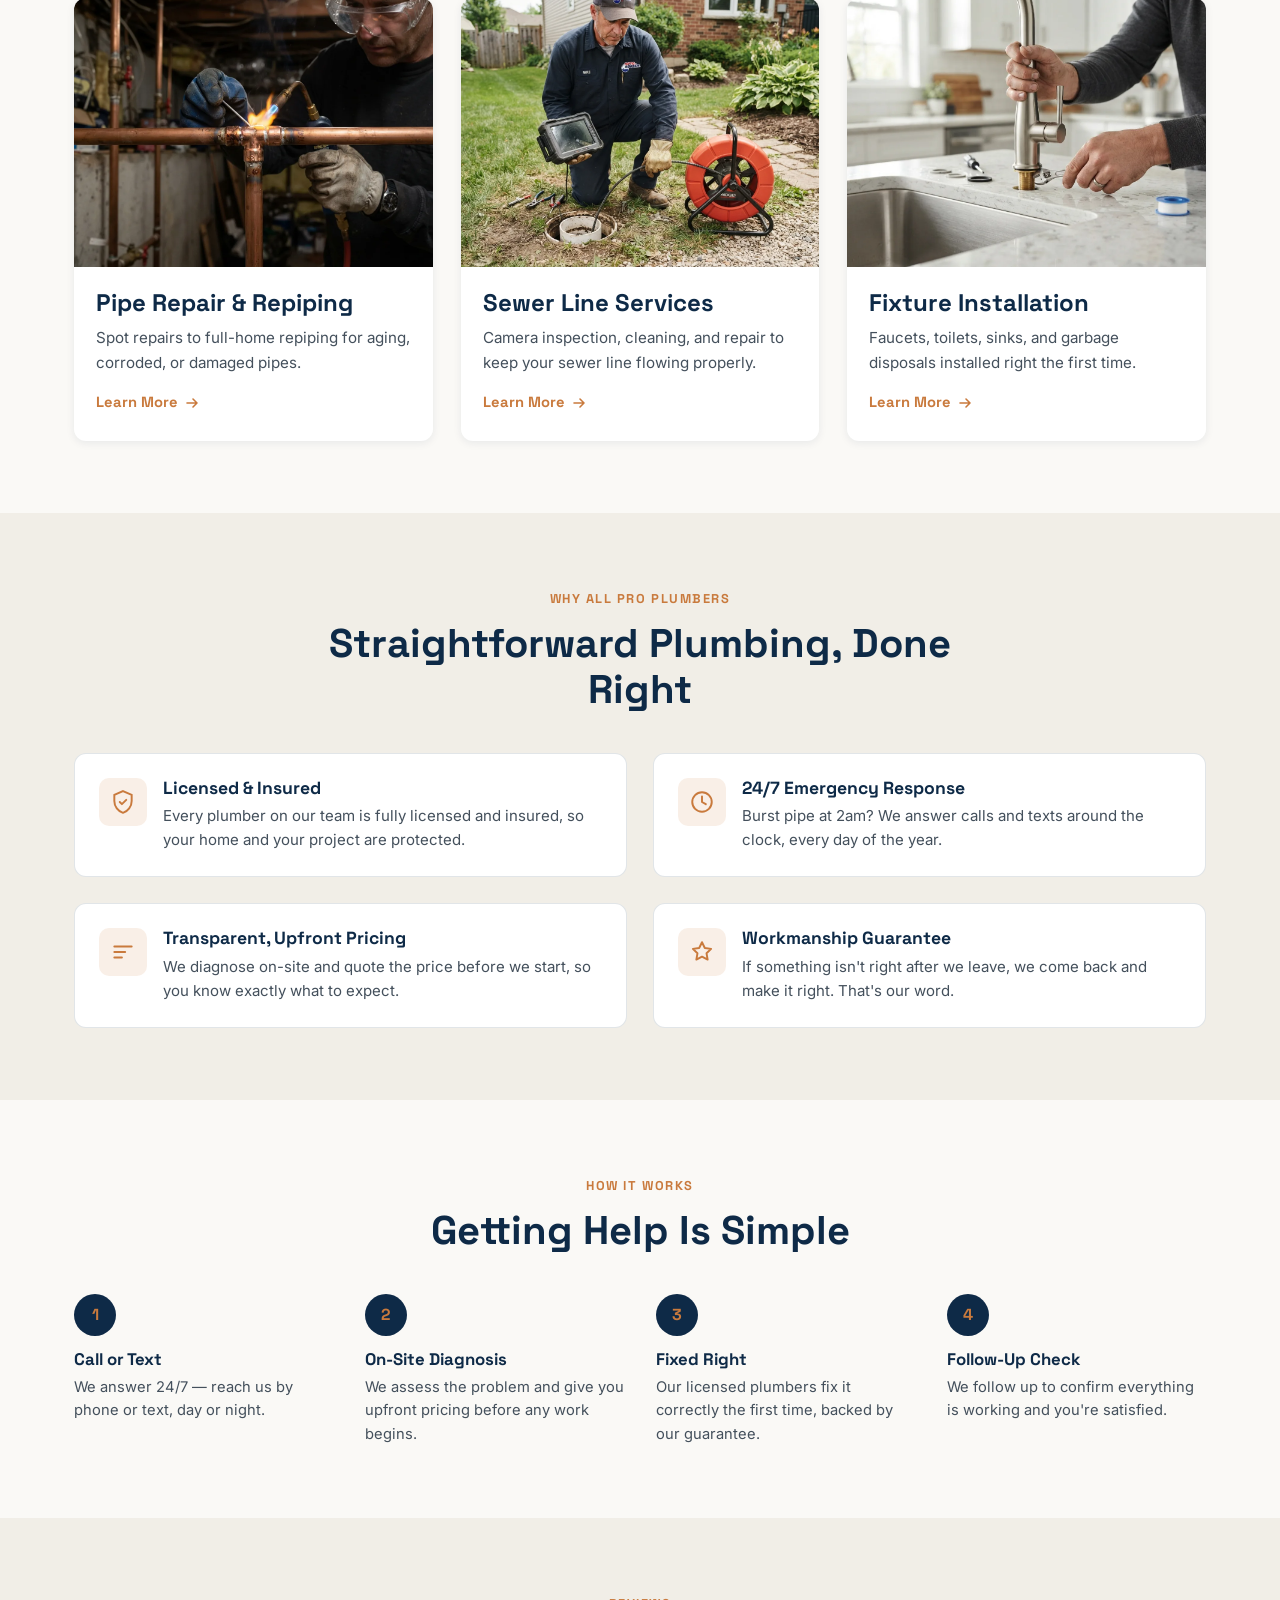
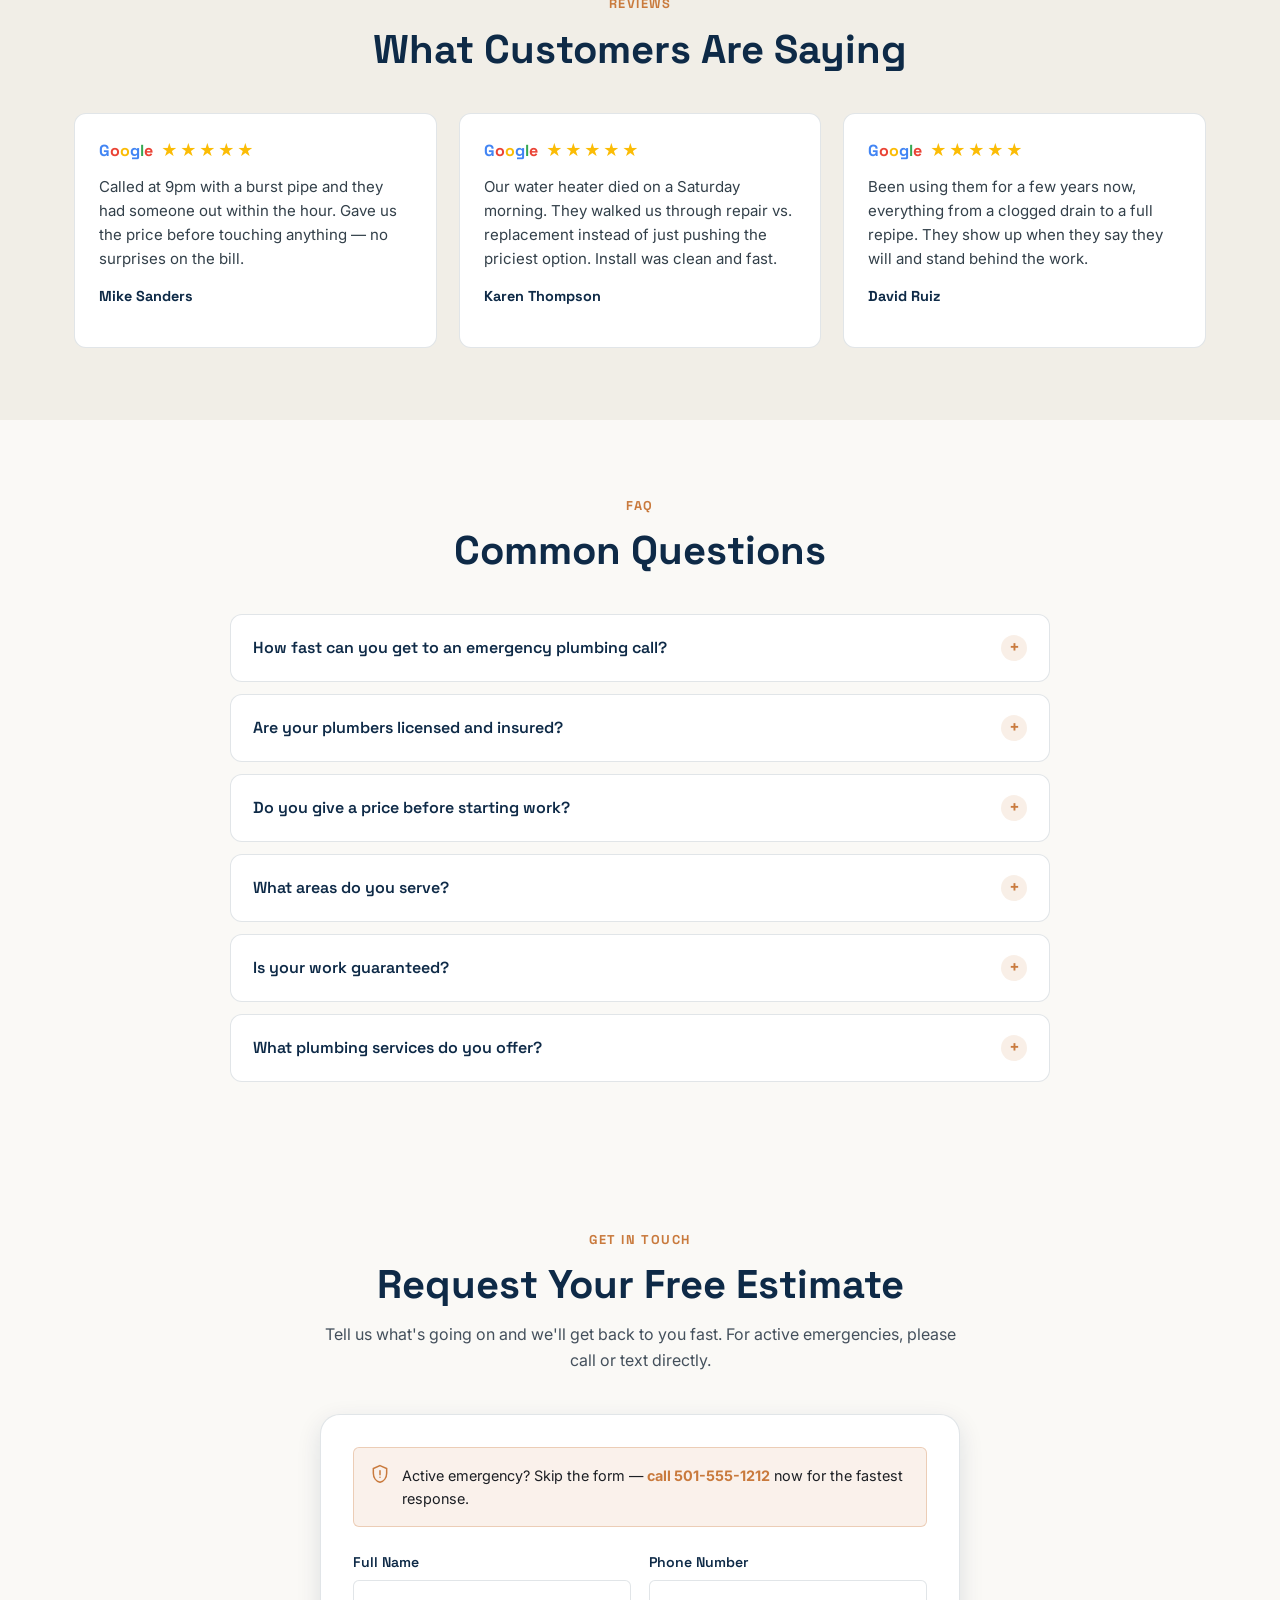
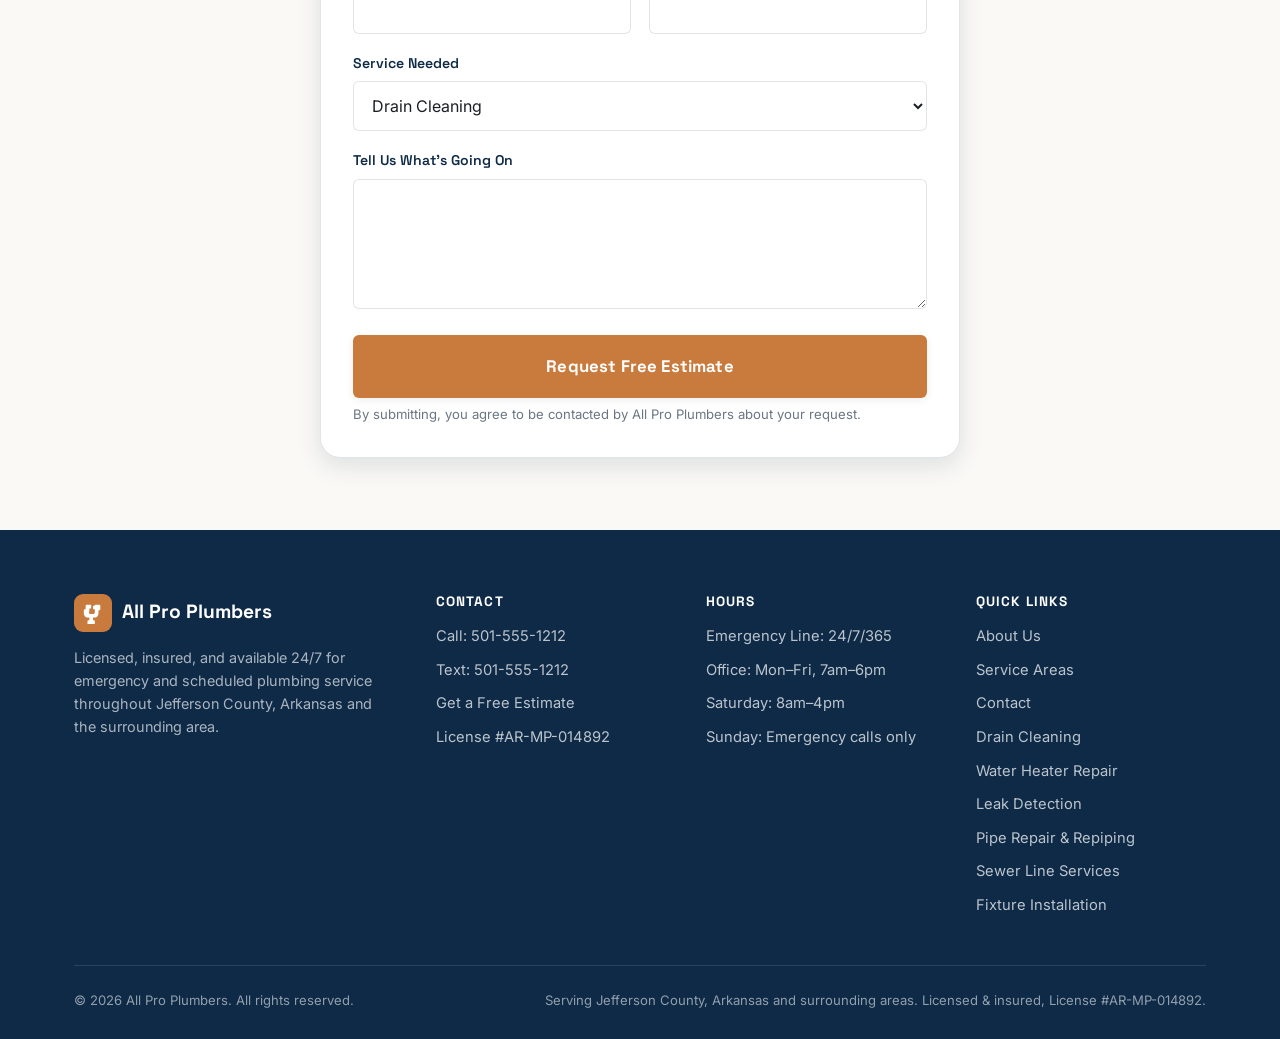
==== commit 6b069f75: "Add files via upload" ====
--- a/index.html
+++ b/index.html
@@ -117,12 +117,12 @@
       <h1>Fixed Right. Fast. Guaranteed.</h1>
       <p class="hero-sub">Licensed, insured plumbers serving Jefferson County, Arkansas since day one.</p>
       <div class="hero-cta-row">
-        <a class="btn btn-copper btn-lg" href="tel:501-555-1212">
+        <a class="btn btn-copper" href="tel:501-555-1212">
           <svg viewBox="0 0 24 24" fill="none" aria-hidden="true"><path d="M6.6 10.8c1.4 2.8 3.8 5.2 6.6 6.6l2.2-2.2c.3-.3.7-.4 1-.2 1.1.4 2.3.6 3.5.6.6 0 1 .4 1 1V20c0 .6-.4 1-1 1C10.9 21 3 13.1 3 3.9 3 3.4 3.4 3 4 3h3.4c.6 0 1 .4 1 1 0 1.2.2 2.4.6 3.5.1.3 0 .7-.2 1L6.6 10.8z" fill="currentColor"/></svg>
           Call Now
         </a>
-        <a class="btn btn-outline-light btn-lg" href="#contact-form">Get Free Estimate</a>
-        <a class="btn btn-navy btn-lg" href="sms:501-555-1212?&amp;body=Hi%2C%20I%20need%20plumbing%20help%3A">
+        <a class="btn btn-outline-light" href="#contact-form">Get Free Estimate</a>
+        <a class="btn btn-navy" href="sms:501-555-1212?&amp;body=Hi%2C%20I%20need%20plumbing%20help%3A">
           <svg viewBox="0 0 24 24" fill="none" aria-hidden="true"><path d="M4 4h16a1 1 0 0 1 1 1v10a1 1 0 0 1-1 1H8l-4 4V5a1 1 0 0 1 1-1z" fill="currentColor"/></svg>
           Text Now
         </a>
--- a/css/style.css
+++ b/css/style.css
@@ -34,7 +34,7 @@
 *, *::before, *::after { box-sizing: border-box; }
 body, h1, h2, h3, h4, p, ul, ol, figure, blockquote { margin: 0; }
 ul, ol { padding: 0; list-style: none; }
-img { max-width: 100%; display: block; }
+img { max-width: 100%; height: auto; display: block; }
 a { color: inherit; text-decoration: none; }
 button { font: inherit; cursor: pointer; border: none; background: none; color: inherit; }
 input, textarea, select { font: inherit; }
@@ -457,16 +457,17 @@
   content: '';
   position: absolute;
   inset: 0;
-  background: linear-gradient(180deg, rgba(14,42,71,0.55) 0%, rgba(14,42,71,0.35) 35%, rgba(14,42,71,0.92) 100%);
+  background: linear-gradient(180deg, rgba(14,42,71,0.16) 0%, rgba(14,42,71,0.04) 30%, rgba(14,42,71,0.82) 100%);
 }
 .hero-content {
   position: relative;
   z-index: 1;
   width: 100%;
-  padding: calc(var(--header-height-mobile) + 56px) 0 56px;
+  padding-top: calc(var(--header-height-mobile) + 56px);
+  padding-bottom: 56px;
 }
 @media (min-width: 900px) {
-  .hero-content { padding: calc(var(--header-height) + 90px) 0 80px; }
+  .hero-content { padding-top: calc(var(--header-height) + 90px); padding-bottom: 80px; }
 }
 .hero-content h1 {
   color: #fff;
@@ -482,29 +483,30 @@
 }
 .hero-cta-row {
   display: flex;
-  flex-wrap: wrap;
-  gap: 14px;
-  margin-top: 30px;
-}
-.hero-cta-row .btn { flex: 1 1 auto; min-width: 200px; }
+  flex-direction: column;
+  align-items: flex-start;
+  gap: 12px;
+  margin-top: 26px;
+}
+.hero-cta-row .btn { flex: 0 0 auto; }
 @media (min-width: 640px) {
-  .hero-cta-row .btn { flex: 0 1 auto; }
+  .hero-cta-row { flex-direction: row; flex-wrap: wrap; align-items: center; }
 }
 
 .hero-reviews {
   display: inline-flex;
   align-items: center;
-  gap: 10px;
-  margin-top: 22px;
-  padding: 10px 16px;
-  background: rgba(255,255,255,0.94);
-  border-radius: var(--radius-md);
-  box-shadow: var(--shadow-md);
-}
-.hero-reviews .g-logo { font-family: var(--font-display); font-weight: 700; font-size: 1.15rem; }
+  gap: 6px;
+  margin-top: 12px;
+  padding: 0;
+  background: transparent;
+  border-radius: 0;
+  box-shadow: none;
+}
+.hero-reviews .g-logo { font-family: var(--font-display); font-weight: 700; font-size: 0.85rem; }
 .g-logo .g1{color:#4285F4} .g-logo .g2{color:#EA4335} .g-logo .g3{color:#FBBC05} .g-logo .g4{color:#4285F4} .g-logo .g5{color:#34A853} .g-logo .g6{color:#EA4335}
-.hero-reviews .stars { color: #FBBC05; letter-spacing: 1px; font-size: 0.95rem; }
-.hero-reviews .rev-text { color: var(--color-charcoal); font-size: 0.85rem; font-weight: 600; }
+.hero-reviews .stars { color: #FBBC05; letter-spacing: 1px; font-size: 0.75rem; }
+.hero-reviews .rev-text { color: #fff; font-size: 0.78rem; font-weight: 600; text-shadow: 0 1px 6px rgba(0,0,0,0.55); }
 
 /* Page banner (interior pages) */
 .page-banner {
